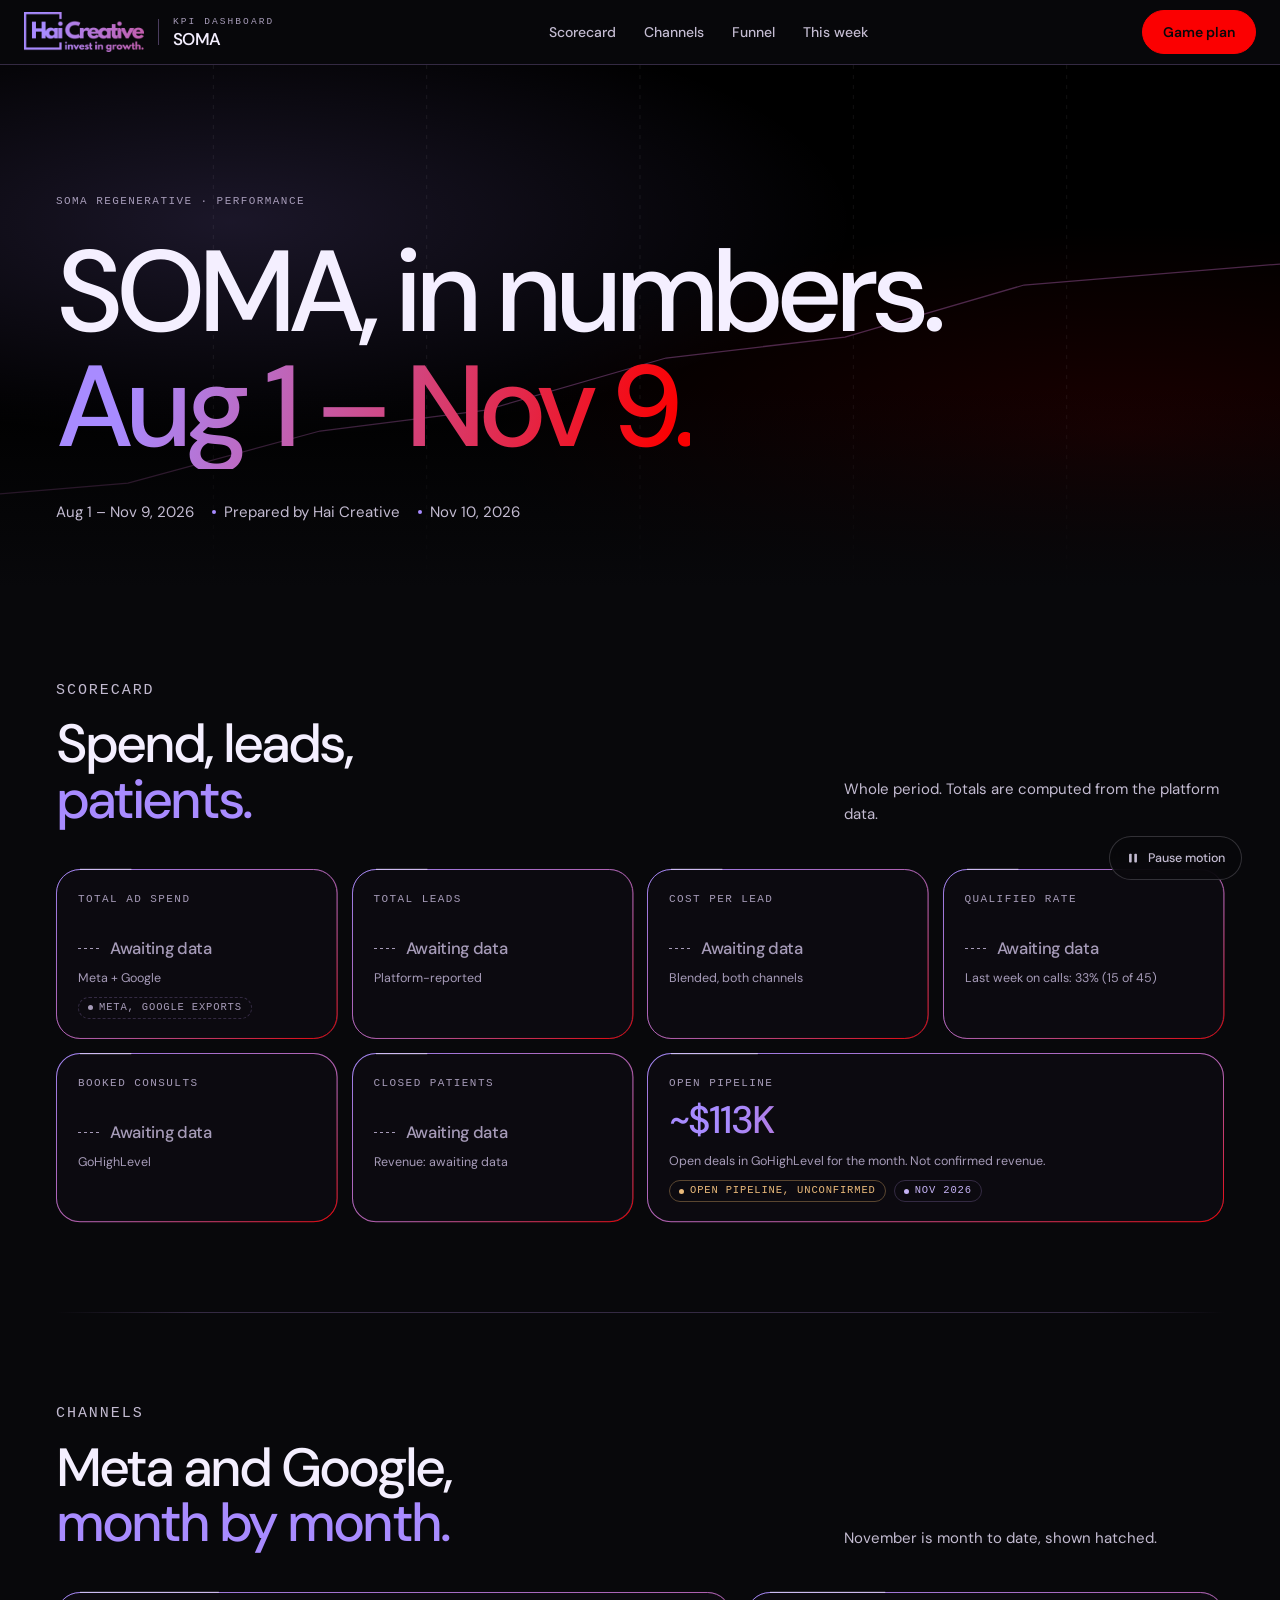
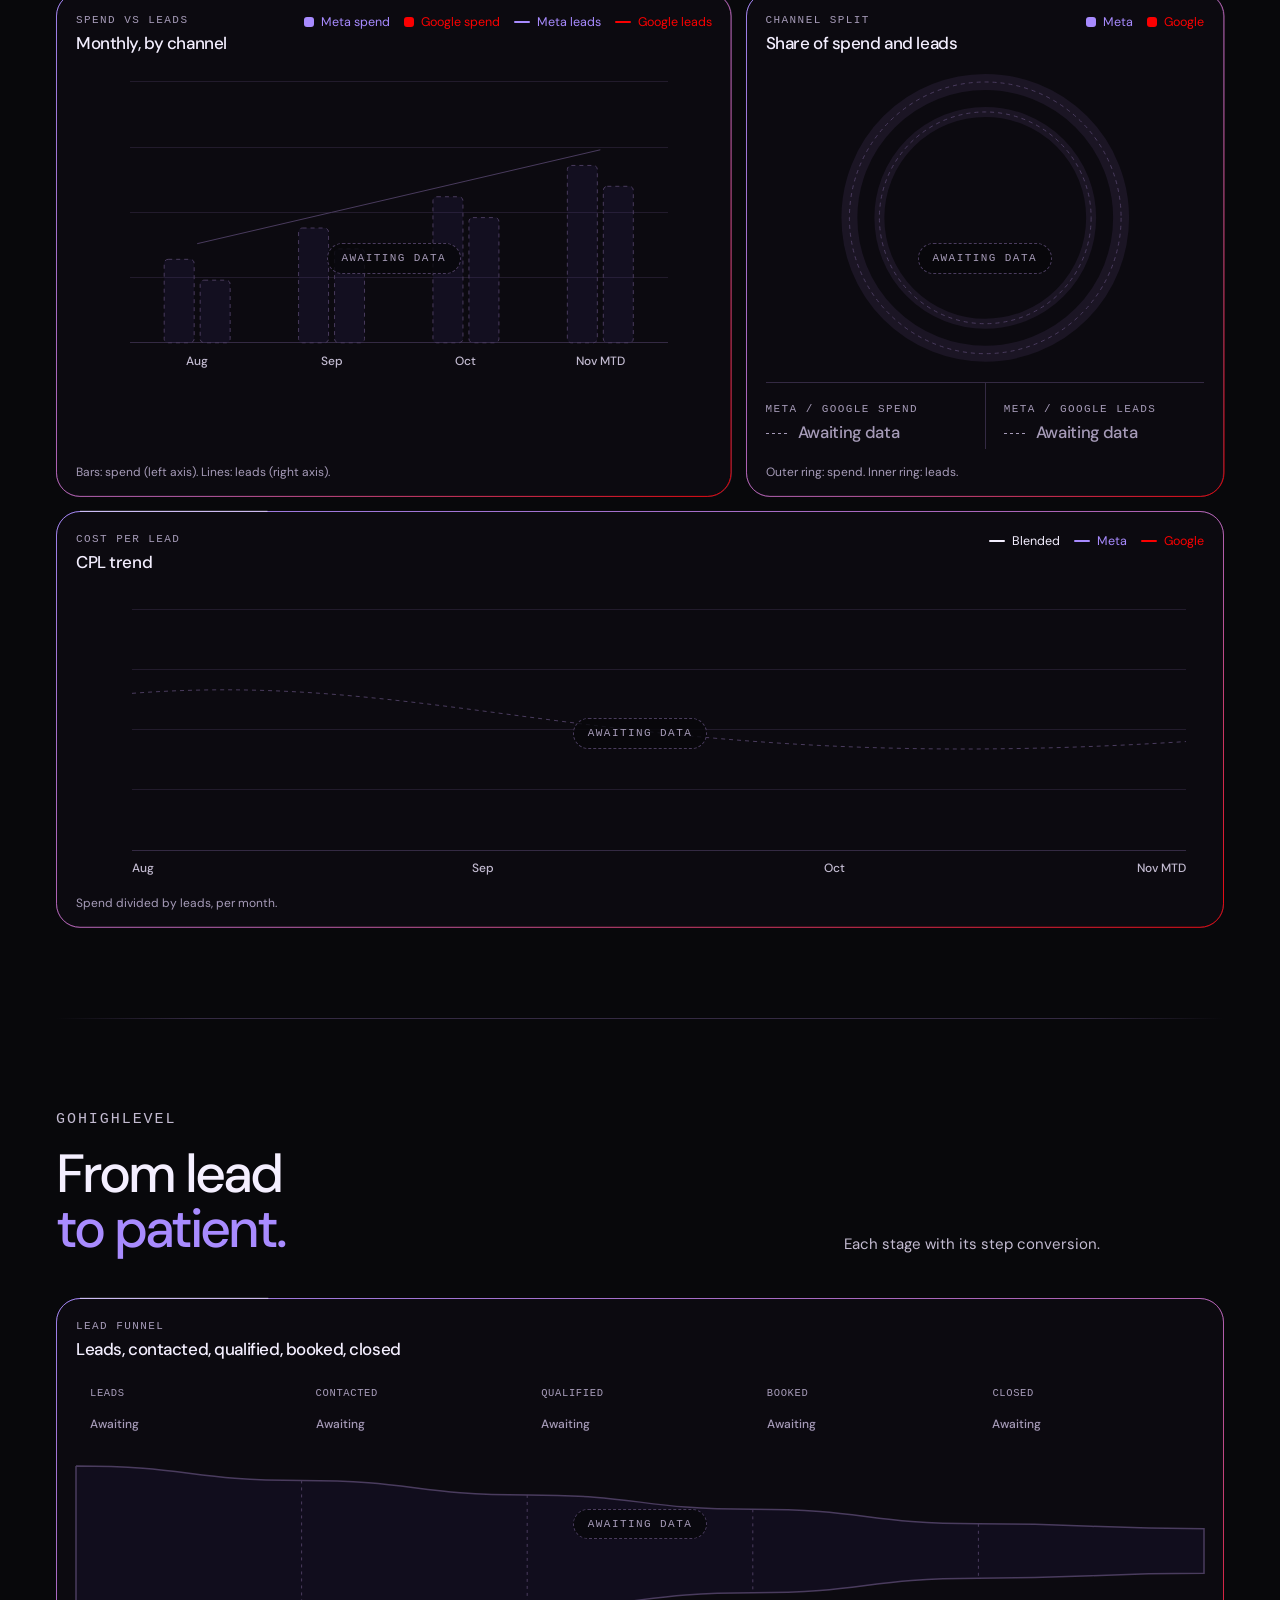
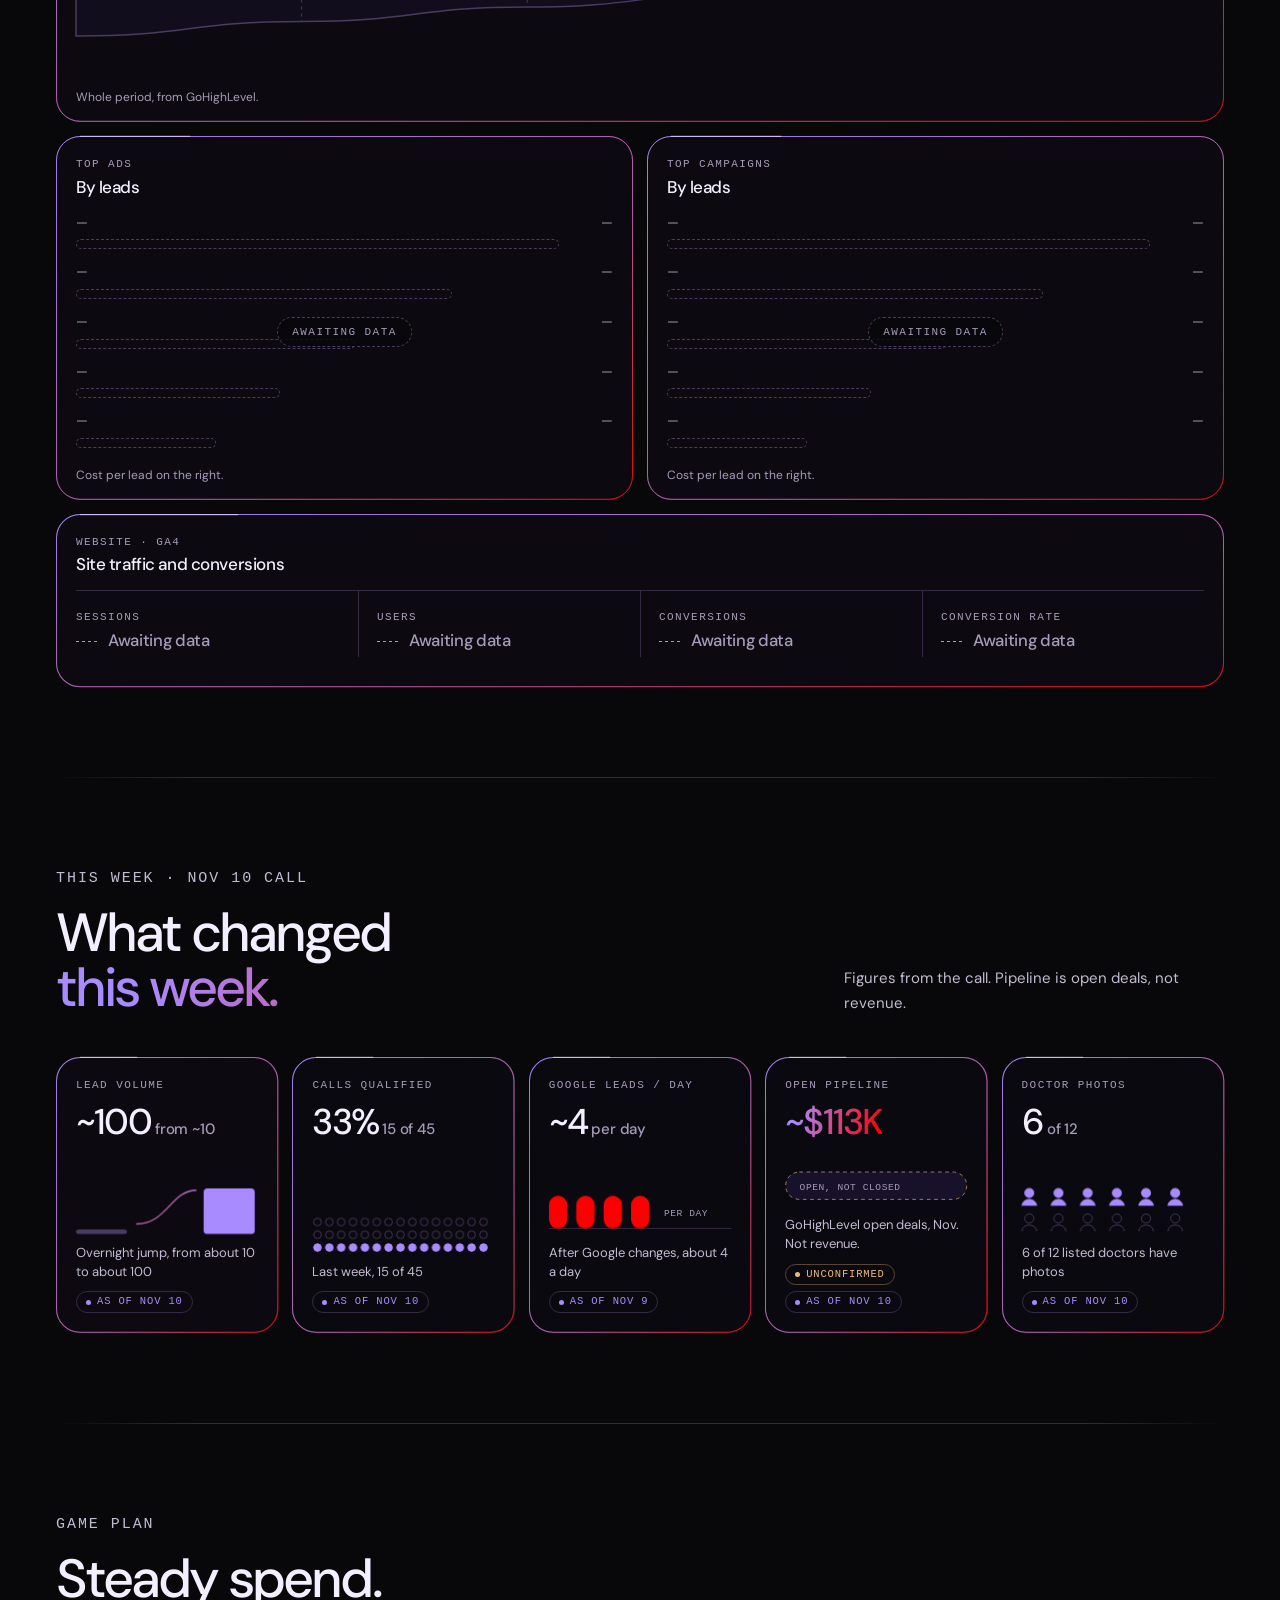
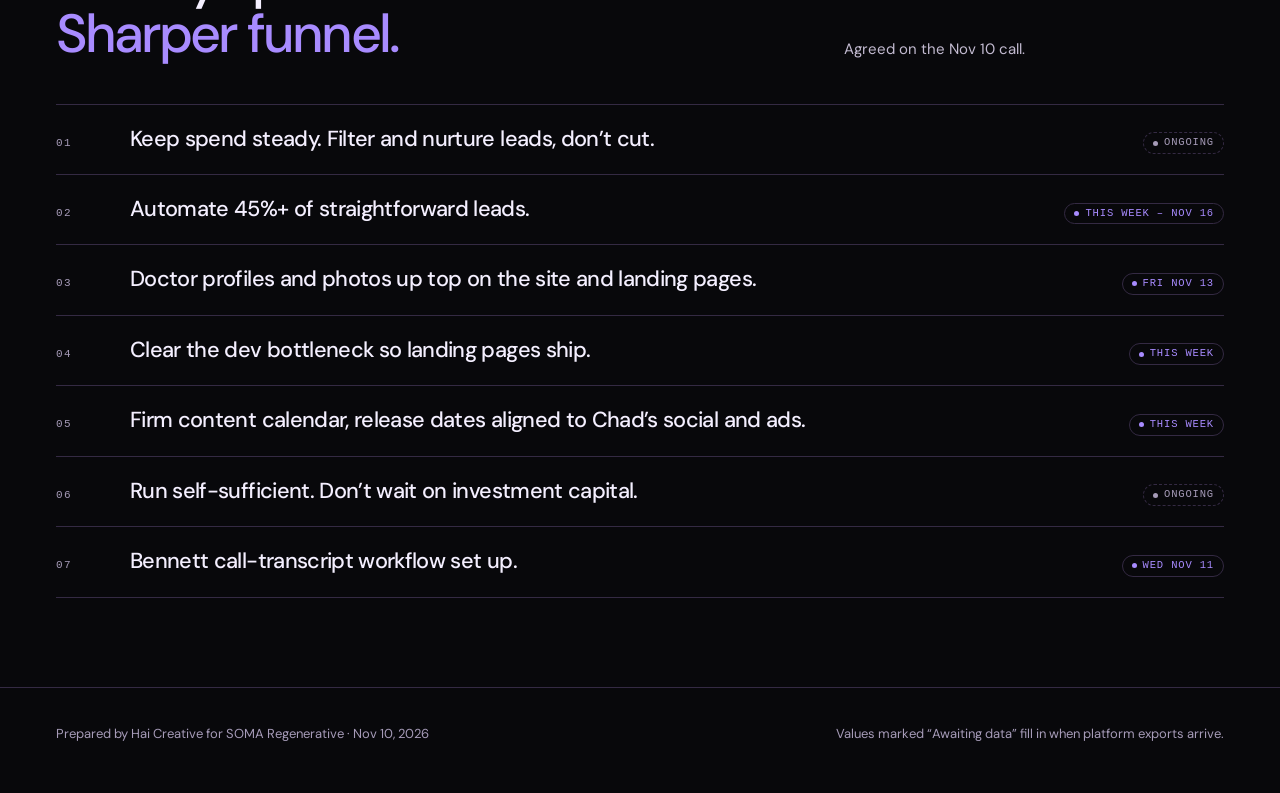
==== index.html @ dadf3853 "SOMA KPI dashboard" ====
<!doctype html>
<html lang="en">
<head>
  <meta charset="utf-8" />
  <meta name="viewport" content="width=device-width, initial-scale=1, viewport-fit=cover" />
  <meta name="robots" content="noindex, nofollow" />
  <meta name="theme-color" content="#08080b" />
  <title>SOMA KPI dashboard · Hai Creative</title>
  <meta name="description" content="SOMA Regenerative performance dashboard, prepared by Hai Creative." />
  <link rel="icon" href="data:image/svg+xml,%3Csvg xmlns='http://www.w3.org/2000/svg' viewBox='0 0 32 32'%3E%3Crect width='32' height='32' rx='8' fill='%2308080b'/%3E%3Cpath d='M8 8h10' stroke='%23fb0001' stroke-width='3'/%3E%3Cpath d='M8 8v16' stroke='%23fb0001' stroke-width='3'/%3E%3Ccircle cx='19' cy='18' r='6' fill='none' stroke='%23a88bff' stroke-width='3'/%3E%3C/svg%3E" />
  <link rel="preload" href="dm-sans-latin-wght-normal.woff2" as="font" type="font/woff2" crossorigin />
  <link rel="stylesheet" href="styles.css" />
</head>
<body id="top">
  <a class="skip" href="#main">Skip to content</a>

  <!-- shared SVG defs: outline gradient + hatch patterns for month-to-date bars -->
  <svg width="0" height="0" style="position:absolute" aria-hidden="true" focusable="false">
    <defs>
      <linearGradient id="g-outline" x1="0" y1="0" x2="1" y2="1">
        <stop offset="0" stop-color="#a88bff" /><stop offset=".6" stop-color="#c35eae" /><stop offset="1" stop-color="#fb0001" />
      </linearGradient>
      <linearGradient id="g-area" x1="0" y1="0" x2="0" y2="1">
        <stop offset="0" stop-color="#a88bff" stop-opacity=".28" /><stop offset="1" stop-color="#a88bff" stop-opacity="0" />
      </linearGradient>
      <linearGradient id="g-funnel" x1="0" y1="0" x2="1" y2="0">
        <stop offset="0" stop-color="#3b2f79" /><stop offset="1" stop-color="#3b2f79" stop-opacity=".35" />
      </linearGradient>
      <pattern id="p-hatch-meta" width="6" height="6" patternUnits="userSpaceOnUse" patternTransform="rotate(45)">
        <rect width="6" height="6" fill="#a88bff" fill-opacity=".35" /><rect width="2.4" height="6" fill="#a88bff" />
      </pattern>
      <pattern id="p-hatch-google" width="6" height="6" patternUnits="userSpaceOnUse" patternTransform="rotate(45)">
        <rect width="6" height="6" fill="#fb0001" fill-opacity=".35" /><rect width="2.4" height="6" fill="#fb0001" />
      </pattern>
    </defs>
  </svg>

  <header class="bar">
    <div class="bar__in">
      <a class="lockup" href="#top" aria-label="Hai Creative, SOMA dashboard, back to top">
        <span class="wordmark" role="img" aria-label="Hai Creative"></span>
        <span class="lockup__rule" aria-hidden="true"></span>
        <span class="lockup__client"><small>KPI dashboard</small><b>SOMA</b></span>
      </a>
      <nav aria-label="Sections">
        <a href="#kpis">Scorecard</a>
        <a href="#channels">Channels</a>
        <a href="#funnel">Funnel</a>
        <a href="#week">This week</a>
      </nav>
      <a class="pill pill--red" href="#plan">Game plan</a>
    </div>
  </header>

  <main id="main">
    <section class="hero" aria-labelledby="hero-title">
      <svg class="hero__grid" id="heroGrid" aria-hidden="true" focusable="false"></svg>
      <div class="wrap">
        <p class="label" data-bind="eyebrow">SOMA Regenerative &middot; Performance</p>
        <h1 id="hero-title"><span data-bind="h1a">SOMA, in numbers.</span><br /><span class="grad" data-bind="h1b">Aug 1 &ndash; Nov 9.</span></h1>
        <p class="hero__meta"><span data-bind="period">Aug 1 &ndash; Nov 9, 2026</span><span data-bind="prepared">Prepared by Hai Creative</span><span data-bind="preparedOn">Nov 10, 2026</span></p>
      </div>
    </section>

    <section class="section" id="kpis" aria-labelledby="kpis-title">
      <div class="wrap">
        <div class="head">
          <div><p class="label">Scorecard</p><h2 id="kpis-title">Spend, leads, <span class="accent">patients.</span></h2></div>
          <p>Whole period. Totals are computed from the platform data.</p>
        </div>
        <div class="kpis" id="kpiGrid"></div>
      </div>
    </section>

    <section class="section" id="channels" aria-labelledby="channels-title">
      <div class="wrap">
        <div class="head">
          <div><p class="label">Channels</p><h2 id="channels-title">Meta and Google, <span class="accent">month by month.</span></h2></div>
          <p>November is month to date, shown hatched.</p>
        </div>
        <div class="charts">
          <figure class="card chart chart--7" data-chart="spendLeads">
            <div class="chart__top"><div class="chart__title"><p class="label">Spend vs leads</p><h3>Monthly, by channel</h3></div>
              <div class="legend"><span style="color:var(--c-meta)"><i></i>Meta spend</span><span style="color:var(--c-google)"><i></i>Google spend</span><span style="color:var(--c-meta)"><i class="ln"></i>Meta leads</span><span style="color:var(--c-google)"><i class="ln"></i>Google leads</span></div></div>
            <div class="plot"></div>
            <figcaption class="chart__note">Bars: spend (left axis). Lines: leads (right axis).</figcaption>
          </figure>
          <figure class="card chart chart--5" data-chart="split">
            <div class="chart__top"><div class="chart__title"><p class="label">Channel split</p><h3>Share of spend and leads</h3></div>
              <div class="legend"><span style="color:var(--c-meta)"><i></i>Meta</span><span style="color:var(--c-google)"><i></i>Google</span></div></div>
            <div class="plot"></div>
            <figcaption class="chart__note">Outer ring: spend. Inner ring: leads.</figcaption>
          </figure>
          <figure class="card chart chart--12" data-chart="cpl">
            <div class="chart__top"><div class="chart__title"><p class="label">Cost per lead</p><h3>CPL trend</h3></div>
              <div class="legend"><span style="color:var(--c-total)"><i class="ln"></i>Blended</span><span style="color:var(--c-meta)"><i class="ln"></i>Meta</span><span style="color:var(--c-google)"><i class="ln"></i>Google</span></div></div>
            <div class="plot"></div>
            <figcaption class="chart__note">Spend divided by leads, per month.</figcaption>
          </figure>
        </div>
      </div>
    </section>

    <section class="section" id="funnel" aria-labelledby="funnel-title">
      <div class="wrap">
        <div class="head">
          <div><p class="label">GoHighLevel</p><h2 id="funnel-title">From lead <span class="accent">to patient.</span></h2></div>
          <p>Each stage with its step conversion.</p>
        </div>
        <div class="charts">
          <figure class="card chart chart--12" data-chart="funnel">
            <div class="chart__top"><div class="chart__title"><p class="label">Lead funnel</p><h3>Leads, contacted, qualified, booked, closed</h3></div></div>
            <div class="plot"></div>
            <figcaption class="chart__note" id="funnelNote">Whole period.</figcaption>
          </figure>
          <figure class="card chart chart--6" data-chart="topAds">
            <div class="chart__top"><div class="chart__title"><p class="label">Top ads</p><h3>By leads</h3></div></div>
            <div class="plot plot--list"></div>
            <figcaption class="chart__note">Cost per lead on the right.</figcaption>
          </figure>
          <figure class="card chart chart--6" data-chart="topCampaigns">
            <div class="chart__top"><div class="chart__title"><p class="label">Top campaigns</p><h3>By leads</h3></div></div>
            <div class="plot plot--list"></div>
            <figcaption class="chart__note">Cost per lead on the right.</figcaption>
          </figure>
          <figure class="card chart chart--12" data-chart="ga4">
            <div class="chart__top"><div class="chart__title"><p class="label">Website · GA4</p><h3>Site traffic and conversions</h3></div></div>
            <div class="ga4" id="ga4"></div>
          </figure>
        </div>
      </div>
    </section>

    <section class="section" id="week" aria-labelledby="week-title">
      <div class="wrap">
        <div class="head">
          <div><p class="label">This week &middot; Nov 10 call</p><h2 id="week-title">What changed <span class="grad">this week.</span></h2></div>
          <p>Figures from the call. Pipeline is open deals, not revenue.</p>
        </div>
        <div class="week" id="weekGrid"></div>
      </div>
    </section>

    <section class="section" id="plan" aria-labelledby="plan-title">
      <div class="wrap">
        <div class="head">
          <div><p class="label">Game plan</p><h2 id="plan-title">Steady spend. <span class="accent">Sharper funnel.</span></h2></div>
          <p>Agreed on the Nov 10 call.</p>
        </div>
        <ol class="plan" id="planList"></ol>
      </div>
    </section>
  </main>

  <footer class="foot">
    <div class="wrap">
      <span>Prepared by Hai Creative for SOMA Regenerative &middot; <span data-bind="footDate">Nov 10, 2026</span></span>
      <span>Values marked &ldquo;Awaiting data&rdquo; fill in when platform exports arrive.</span>
    </div>
  </footer>

  <button class="motion" type="button" id="motionToggle" aria-pressed="false">
    <svg viewBox="0 0 16 16" fill="currentColor" aria-hidden="true"><rect x="3.5" y="3" width="3" height="10" rx="1" /><rect x="9.5" y="3" width="3" height="10" rx="1" /></svg>
    <span>Pause motion</span>
  </button>

  <script src="data.js"></script>
  <script src="app.js"></script>
</body>
</html>
---- styles.css ----
/* SOMA KPI dashboard — HAI Creative design system (ui-spec 0c56c55, Q8 v6 dashboard composition).
   Dark only. Self-hosted DM Sans Variable. No remote requests. */

@font-face {
  font-family: "DM Sans Variable";
  src: url("dm-sans-latin-wght-normal.woff2") format("woff2-variations"), url("dm-sans-latin-wght-normal.woff2") format("woff2");
  font-weight: 100 1000; font-style: normal; font-display: swap;
}

:root {
  color-scheme: dark;
  --paper: #08080b; --surface: #141119; --surface-raised: #1b1524;
  --ink: #f4efff; --body: #c3bbd1; --muted: #a69bb8; --heading-secondary: #c5b3f5;
  --line: #342a43; --line-strong: #4a3c5e;
  --purple: #a88bff; --purple-deep: #3b2f79; --purple-hover: #514194;
  --orange: #fb0001; --orange-hover: #fb1718; --mix: #c35eae;
  --heading-gradient: linear-gradient(105deg, var(--purple) 12%, var(--orange) 96%);
  --wordmark-gradient: linear-gradient(90deg, var(--purple) 18%, var(--mix));
  --gradient-line: linear-gradient(90deg, var(--purple) 0%, var(--mix) 58%, var(--orange) 100%);
  --sans: "DM Sans Variable", "DM Sans", Arial, sans-serif;
  --mono: ui-monospace, SFMono-Regular, Consolas, "Liberation Mono", monospace;
  --wrap: min(100% - 112px, 1440px);
  --ease: cubic-bezier(.2, 0, 0, 1);
  --ease-draw: cubic-bezier(.19, 1, .22, 1);
  --ease-brand: cubic-bezier(.22, 1, .36, 1);
  --radius: 24px;
  --c-meta: #a88bff; --c-google: #fb0001; --c-total: #f4efff;
}
@media (max-width: 900px) { :root { --wrap: calc(100% - 56px); } }
@media (max-width: 600px) { :root { --wrap: calc(100% - 32px); --radius: 18px; } }

*, *::before, *::after { box-sizing: border-box; }
html { scroll-behavior: smooth; scroll-padding-top: 84px; -webkit-text-size-adjust: 100%; }
body { margin: 0; background: var(--paper); color: var(--body); font: 400 16px/1.6 var(--sans); -webkit-font-smoothing: antialiased; overflow-x: hidden; }
h1, h2, h3, p, figure, dl, dd, ol, ul { margin: 0; }
ol, ul { padding: 0; list-style: none; }
a { color: inherit; text-decoration: none; }
button { font: inherit; color: inherit; }
svg { display: block; max-width: 100%; }
::selection { background: var(--purple); color: var(--paper); }
:where(a, button):focus-visible { outline: 3px solid var(--orange); outline-offset: 4px; border-radius: 6px; }
.sr { position: absolute; width: 1px; height: 1px; overflow: hidden; clip: rect(0 0 0 0); white-space: nowrap; }
.skip { position: absolute; left: 12px; top: -80px; z-index: 300; padding: 12px 18px; border-radius: 999px; background: var(--surface-raised); color: var(--ink); }
.skip:focus { top: 12px; }
.wrap { width: var(--wrap); margin-inline: auto; }
.num { font-variant-numeric: tabular-nums; }

/* type */
.label { font: 500 11px/1.5 var(--mono); letter-spacing: .13em; text-transform: uppercase; color: var(--muted); }
.grad { color: var(--purple); background: var(--heading-gradient); -webkit-background-clip: text; background-clip: text; -webkit-text-fill-color: transparent; }
.accent { color: var(--purple); }

/* chips */
.chip { display: inline-flex; align-items: center; gap: 6px; padding: 1px 9px; border: 1px solid var(--line); border-radius: 999px; font: 500 10.5px/1.7 var(--mono); letter-spacing: .08em; text-transform: uppercase; color: var(--muted); white-space: nowrap; }
.chip::before { content: ""; width: 5px; height: 5px; border-radius: 50%; background: currentColor; }
.chip[data-s="unconfirmed"] { color: #e9b97a; border-color: #5a4630; }
.chip[data-s="live"] { color: var(--purple); }
.chip[data-s="awaiting"] { color: var(--muted); border-style: dashed; }
.chip[data-s="mtd"] { color: var(--heading-secondary); }

/* ---------- header ---------- */
.bar { position: sticky; top: 0; z-index: 120; border-bottom: 1px solid var(--line); background: rgba(8, 8, 11, .9); -webkit-backdrop-filter: blur(8px); backdrop-filter: blur(8px); }
.bar__in { display: grid; grid-template-columns: auto minmax(0, 1fr) auto; align-items: center; gap: 24px; width: min(100% - 48px, 1560px); min-height: 64px; margin-inline: auto; }
.lockup { display: inline-flex; align-items: center; gap: 14px; min-height: 44px; color: var(--ink); }
.wordmark { display: block; width: 120px; height: 40px; background: var(--wordmark-gradient);
  -webkit-mask: url("hai-wordmark-mask.png") left center / contain no-repeat; mask: url("hai-wordmark-mask.png") left center / contain no-repeat; }
.lockup__rule { width: 1px; height: 26px; background: var(--line-strong); }
.lockup__client { display: grid; line-height: 1; }
.lockup__client small { font: 500 9.5px/1.2 var(--mono); letter-spacing: .22em; text-transform: uppercase; color: var(--muted); }
.lockup__client b { margin-top: 4px; font: 550 17px/1 var(--sans); letter-spacing: -.035em; }
.bar nav { display: flex; justify-content: center; gap: 4px; }
.bar nav a { padding: 6px 12px; border-radius: 999px; color: var(--body); font-size: 14px; font-weight: 500; transition: color .15s, background .15s; }
.bar nav a:hover { color: var(--ink); background: var(--surface-raised); }
.pill { display: inline-flex; align-items: center; justify-content: center; gap: 10px; min-height: 44px; padding: 9px 20px; border: 1px solid var(--purple); border-radius: 999px; background: var(--purple-deep); color: var(--ink); font-size: 14px; font-weight: 500; cursor: pointer; transition: background .2s, transform .2s; white-space: nowrap; }
.pill:hover { background: var(--purple-hover); transform: translateY(-2px); }
.pill--red { background: var(--orange); border-color: var(--orange); color: var(--paper); font-weight: 600; }
.pill--red:hover { background: var(--orange-hover); }
@media (max-width: 1023px) { .bar nav { display: none; } .bar__in { grid-template-columns: auto auto; justify-content: space-between; } }
@media (max-width: 420px) { .lockup__rule, .lockup__client small { display: none; } .wordmark { width: 92px; height: 31px; } .bar .pill { padding-inline: 14px; font-size: 13px; } .lockup { gap: 10px; } .bar__in { width: calc(100% - 28px); gap: 10px; } }
@media (max-width: 345px) { .bar .pill { display: none; } }

/* ---------- hero ---------- */
.hero { position: relative; isolation: isolate; overflow: hidden; padding: clamp(72px, 10vw, 150px) 0 clamp(40px, 5vw, 64px); background: #000; }
.hero::before { content: ""; position: absolute; inset: 0; z-index: -2; pointer-events: none;
  background: radial-gradient(ellipse at 18% 30%, rgb(168 139 255 / .16) 0%, transparent 42%), radial-gradient(ellipse at 88% 70%, rgb(251 0 1 / .10) 0%, transparent 40%); }
.hero::after { content: ""; position: absolute; inset: 0; z-index: -1; pointer-events: none; background: linear-gradient(0deg, var(--paper) 0%, transparent 38%); }
.hero__grid { position: absolute; inset: 0; z-index: -1; width: 100%; height: 100%; opacity: .55; }
.hero h1 { margin-top: clamp(20px, 2.3vw, 30px); color: var(--ink); font: 450 clamp(48px, 9vw, 150px)/.92 var(--sans); letter-spacing: -.07em; }
.hero h1 span { display: inline-block; font-weight: 500; padding-bottom: .08em; }
.hero__meta { display: flex; flex-wrap: wrap; gap: 10px 18px; margin-top: clamp(22px, 2.4vw, 34px); color: var(--body); font-size: 15px; }
.hero__meta span { display: inline-flex; align-items: center; gap: 8px; }
.hero__meta span + span::before { content: ""; width: 4px; height: 4px; border-radius: 50%; background: var(--purple); }

/* ---------- sections ---------- */
.section { position: relative; padding-block: clamp(56px, 7vw, 112px); }
.section + .section::before { content: ""; position: absolute; top: 0; left: 50%; width: var(--wrap); height: 1px; transform: translateX(-50%); background: linear-gradient(90deg, transparent, var(--line) 12%, var(--line) 88%, transparent); }
.head { display: grid; grid-template-columns: minmax(0, 1fr) minmax(0, 380px); gap: 18px 48px; align-items: end; margin-bottom: clamp(26px, 3.2vw, 44px); }
.head h2 { margin-top: 14px; color: var(--ink); font: 500 clamp(32px, 4.2vw, 64px)/1.03 var(--sans); letter-spacing: -.055em; }
.head h2 span { display: block; }
.head p { color: var(--body); font-size: 15px; line-height: 1.7; }
@media (max-width: 900px) { .head { grid-template-columns: 1fr; } }

/* ---------- outline-drawn cards ---------- */
.card { position: relative; border-radius: var(--radius); background: rgb(14 11 19 / .78); }
.card::before { content: ""; position: absolute; inset: 0; border-radius: inherit; border: 1px solid var(--line); pointer-events: none; transition: opacity .6s var(--ease); }
.outline { position: absolute; inset: 0; width: 100%; height: 100%; overflow: visible; pointer-events: none; }
.outline rect { fill: none; }
.outline .o-draw { stroke: url(#g-outline); stroke-width: 1; stroke-dasharray: 1 1; stroke-dashoffset: 1; opacity: .9; }
.outline .o-run { stroke: var(--ink); stroke-width: 1.25; stroke-dasharray: .06 .94; stroke-dashoffset: 1; opacity: 0; }
[data-drawn] .outline .o-draw { animation: draw 1.6s var(--ease-draw) forwards; }
[data-drawn] .outline .o-run { animation: run 9s linear 1.6s infinite, fadein .6s 1.6s forwards; }
html[data-motion="paused"] .outline .o-run, .card[data-offscreen] .outline .o-run { animation-play-state: paused; }
@keyframes draw { to { stroke-dashoffset: 0; } }
@keyframes run { from { stroke-dashoffset: 1; } to { stroke-dashoffset: 0; } }
@keyframes fadein { to { opacity: .55; } }

/* ---------- KPI scorecards ---------- */
.kpis { display: grid; grid-template-columns: repeat(4, minmax(0, 1fr)); gap: 14px; }
.kpi { display: grid; align-content: start; gap: 10px; min-width: 0; min-height: 168px; padding: 22px 22px 20px; }
.kpi--wide { grid-column: span 2; }
.kpi__value { color: var(--ink); font: 500 clamp(30px, 3vw, 48px)/1 var(--sans); letter-spacing: -.05em; font-variant-numeric: tabular-nums; overflow-wrap: anywhere; }
.kpi__value.grad { padding-bottom: .06em; }
.kpi__sub { color: var(--muted); font-size: 12.5px; line-height: 1.45; }
.kpi__foot { display: flex; flex-wrap: wrap; gap: 6px 8px; align-items: center; margin-top: auto; }
.kpi__spark { height: 30px; margin-top: 2px; }
.await { display: inline-flex; align-items: center; gap: 10px; color: var(--muted); font: 500 clamp(15px, 1.3vw, 18px)/1.2 var(--sans); letter-spacing: -.02em; }
.await::before { content: ""; width: 22px; height: 1px; background: repeating-linear-gradient(90deg, var(--muted) 0 3px, transparent 3px 6px); }
@media (max-width: 1100px) { .kpis { grid-template-columns: repeat(2, minmax(0, 1fr)); } }
@media (max-width: 480px) { .kpis { grid-template-columns: minmax(0, 1fr); } .kpi--wide { grid-column: auto; } .kpi { min-height: 0; } }

/* ---------- charts ---------- */
.charts { display: grid; grid-template-columns: repeat(12, minmax(0, 1fr)); gap: 14px; }
.chart { display: grid; grid-template-rows: auto 1fr auto; gap: 14px; min-width: 0; margin: 0; padding: 20px 20px 16px; }
.chart--7 { grid-column: span 7; } .chart--5 { grid-column: span 5; } .chart--6 { grid-column: span 6; } .chart--12 { grid-column: 1 / -1; }
.chart__top { display: flex; flex-wrap: wrap; justify-content: space-between; align-items: flex-start; gap: 8px 16px; }
.chart__title { display: grid; gap: 4px; }
.chart__title h3 { color: var(--ink); font: 500 17px/1.25 var(--sans); letter-spacing: -.025em; }
.legend { display: flex; flex-wrap: wrap; gap: 6px 14px; font-size: 12.5px; color: var(--body); }
.legend span { display: inline-flex; align-items: center; gap: 7px; }
.legend i { width: 10px; height: 10px; border-radius: 3px; background: currentColor; }
.legend i.ln { width: 16px; height: 2px; border-radius: 2px; }
.plot { position: relative; min-height: 240px; }
.plot svg { width: 100%; height: auto; overflow: visible; }
.plot__await { position: absolute; inset: 0; display: grid; place-items: center; pointer-events: none; }
.plot__await span { display: inline-flex; align-items: center; gap: 8px; padding: 6px 14px; border: 1px dashed var(--line-strong); border-radius: 999px; background: rgb(8 8 11 / .82); color: var(--muted); font: 500 11px/1.5 var(--mono); letter-spacing: .13em; text-transform: uppercase; }
.chart__note { color: var(--muted); font-size: 12px; line-height: 1.5; }
@media (max-width: 1100px) { .chart--7, .chart--5, .chart--6 { grid-column: 1 / -1; } }
@media (max-width: 600px) { .chart { padding: 16px 14px 14px; } .plot { min-height: 200px; } }

/* svg chart parts */
.ax text, .tick { fill: var(--muted); font: 500 10.5px var(--mono); letter-spacing: .06em; }
.ax .lbl { fill: var(--body); font: 500 12px var(--sans); letter-spacing: 0; }
.gridline { stroke: var(--line); stroke-width: 1; shape-rendering: crispEdges; }
.ghost { fill: none; stroke: var(--line-strong); stroke-width: 1; stroke-dasharray: 4 4; }
.ghost-fill { fill: rgb(59 47 121 / .16); stroke: var(--line-strong); stroke-dasharray: 4 4; }
.val { fill: var(--ink); font: 500 12px var(--sans); font-variant-numeric: tabular-nums; }
.val--muted { fill: var(--muted); }
.draw { stroke-dasharray: 1 1; stroke-dashoffset: 1; }
[data-drawn] .draw { animation: draw 1.8s var(--ease-draw) forwards; }
.grow { transform-box: fill-box; transform-origin: 50% 100%; transform: scaleY(0); }
.grow-x { transform-box: fill-box; transform-origin: 0 50%; transform: scaleX(0); }
[data-drawn] .grow { animation: growy .9s var(--ease-brand) forwards; animation-delay: var(--d, 0s); }
[data-drawn] .grow-x { animation: growx .9s var(--ease-brand) forwards; animation-delay: var(--d, 0s); }
.fade { opacity: 0; }
[data-drawn] .fade { animation: fade .6s var(--ease) forwards; animation-delay: var(--d, .9s); }
@keyframes growy { to { transform: scaleY(1); } }
@keyframes growx { to { transform: scaleX(1); } }
@keyframes fade { to { opacity: 1; } }
.hatch-meta { fill: url(#p-hatch-meta); } .hatch-google { fill: url(#p-hatch-google); }

/* funnel */
.funnel-labels text { fill: var(--ink); }

/* bars lists */
.bars { display: grid; gap: 12px; }
.bars li { display: grid; gap: 6px; }
.bars__row { display: flex; justify-content: space-between; gap: 12px; font-size: 13.5px; color: var(--ink); }
.bars__row span:last-child { color: var(--muted); font-variant-numeric: tabular-nums; white-space: nowrap; }
.bars__track { position: relative; height: 10px; border-radius: 999px; background: var(--surface-raised); overflow: hidden; }
.bars__fill { position: absolute; inset: 0 auto 0 0; border-radius: inherit; transform-origin: 0 50%; transform: scaleX(0); transition: transform 1.1s var(--ease-brand); }
[data-drawn] .bars__fill { transform: scaleX(1); }
.bars--ghost .bars__track { background: transparent; border: 1px dashed var(--line-strong); }

/* GA4 strip */
.ga4 { display: grid; grid-template-columns: repeat(4, minmax(0, 1fr)); border-top: 1px solid var(--line); }
.ga4 div { display: grid; gap: 6px; padding: 18px 18px 6px 0; min-width: 0; }
.ga4 div + div { padding-left: 18px; border-left: 1px solid var(--line); }
.ga4 b { color: var(--ink); font: 500 clamp(22px, 2vw, 32px)/1 var(--sans); letter-spacing: -.045em; font-variant-numeric: tabular-nums; }
@media (max-width: 760px) { .ga4 { grid-template-columns: repeat(2, minmax(0, 1fr)); } .ga4 div:nth-child(3) { padding-left: 0; border-left: 0; } .ga4 div:nth-child(n+3) { border-top: 1px solid var(--line); } }

/* ---------- this week ---------- */
.week { display: grid; grid-template-columns: repeat(5, minmax(0, 1fr)); gap: 14px; }
.wk { display: grid; grid-template-rows: auto auto 1fr auto; gap: 10px; min-width: 0; padding: 20px; }
.wk__value { color: var(--ink); font: 500 clamp(30px, 2.8vw, 44px)/1 var(--sans); letter-spacing: -.05em; font-variant-numeric: tabular-nums; }
.wk__value small { margin-left: 4px; color: var(--muted); font-size: .42em; letter-spacing: -.01em; font-weight: 500; }
.wk__viz { min-height: 56px; display: flex; align-items: flex-end; }
.wk__viz svg { width: 100%; height: 56px; overflow: visible; }
.wk__note { color: var(--body); font-size: 13px; line-height: 1.45; }
.wk__foot { display: flex; flex-wrap: wrap; gap: 6px; align-items: center; }
@media (max-width: 1180px) { .week { grid-template-columns: repeat(3, minmax(0, 1fr)); } }
@media (max-width: 760px) { .week { grid-template-columns: repeat(2, minmax(0, 1fr)); } }
@media (max-width: 480px) { .week { grid-template-columns: minmax(0, 1fr); } }

/* ---------- game plan ---------- */
.plan { counter-reset: step; border-top: 1px solid var(--line); }
.plan li { counter-increment: step; display: grid; grid-template-columns: 56px minmax(0, 1fr) auto; align-items: baseline; gap: 18px; padding: 20px 0; border-bottom: 1px solid var(--line); }
.plan li::before { content: counter(step, decimal-leading-zero); color: var(--muted); font: 500 11px/1 var(--mono); letter-spacing: .13em; }
.plan p { color: var(--ink); font: 500 clamp(18px, 1.7vw, 24px)/1.3 var(--sans); letter-spacing: -.03em; text-wrap: pretty; }
.plan .chip { justify-self: end; }
.plan li:hover p { color: var(--purple); }
@media (max-width: 600px) { .plan li { grid-template-columns: 34px minmax(0, 1fr); gap: 8px 12px; } .plan .chip { grid-column: 2; justify-self: start; } }

/* ---------- footer ---------- */
.foot { padding: 36px 0 48px; border-top: 1px solid var(--line); color: var(--muted); font-size: 13px; }
.foot .wrap { display: flex; flex-wrap: wrap; justify-content: space-between; gap: 12px 24px; align-items: center; }

/* ---------- motion toggle (HAI: pill, bottom-right, 44px, Pause motion / Play motion / Motion reduced) ---------- */
.motion { position: fixed; right: clamp(1rem, 3vw, 2.5rem); bottom: 1.25rem; z-index: 130; display: inline-flex; align-items: center; gap: 8px; min-height: 44px; padding: 0 16px; border: 1px solid rgb(244 239 255 / .18); border-radius: 999px; background: rgb(8 8 11 / .78); color: var(--body); font-size: 12.5px; font-weight: 500; cursor: pointer; -webkit-backdrop-filter: blur(8px); backdrop-filter: blur(8px); }
.motion:hover { border-color: var(--orange); background: var(--purple-deep); color: var(--ink); }
.motion svg { width: 14px; height: 14px; }
.motion[aria-pressed="true"] svg { transform: rotate(90deg); }
.motion:disabled { opacity: .6; cursor: default; }

/* paused or already settled: finish draws instantly, freeze loops */
html[data-motion="paused"] [data-drawn] :is(.draw, .o-draw, .grow, .grow-x, .fade),
[data-settled] :is(.draw, .o-draw, .grow, .grow-x, .fade) { animation-duration: .01ms !important; animation-delay: 0s !important; }
html[data-motion="paused"] .bars__fill, [data-settled] .bars__fill { transition: none; }
html[data-hidden] .outline .o-run { animation-play-state: paused; }
html[data-motion="paused"] .outline .o-run, html[data-hidden] .outline .o-run, .card[data-offscreen] .outline .o-run { animation-play-state: paused !important; }

/* reduced motion: everything drawn, nothing moves */
@media (prefers-reduced-motion: reduce) {
  html { scroll-behavior: auto; }
  .outline .o-draw, .draw { stroke-dashoffset: 0 !important; animation: none !important; }
  .outline .o-run { display: none; }
  .grow, .grow-x { transform: none !important; animation: none !important; }
  .fade { opacity: 1 !important; animation: none !important; }
  .bars__fill { transform: none !important; transition: none !important; }
  .pill, .pill:hover { transition: none; transform: none; }
}
@media (forced-colors: active) { .grad { -webkit-text-fill-color: CanvasText; background: none; } .wordmark { background: CanvasText; } }
@media (max-width: 420px) { [data-chart="split"] .ga4 b { font-size: 20px; white-space: nowrap; } .hero__meta { font-size: 14px; } }
.plot .val { paint-order: stroke; stroke: #0e0b13; stroke-width: 3px; stroke-linejoin: round; }
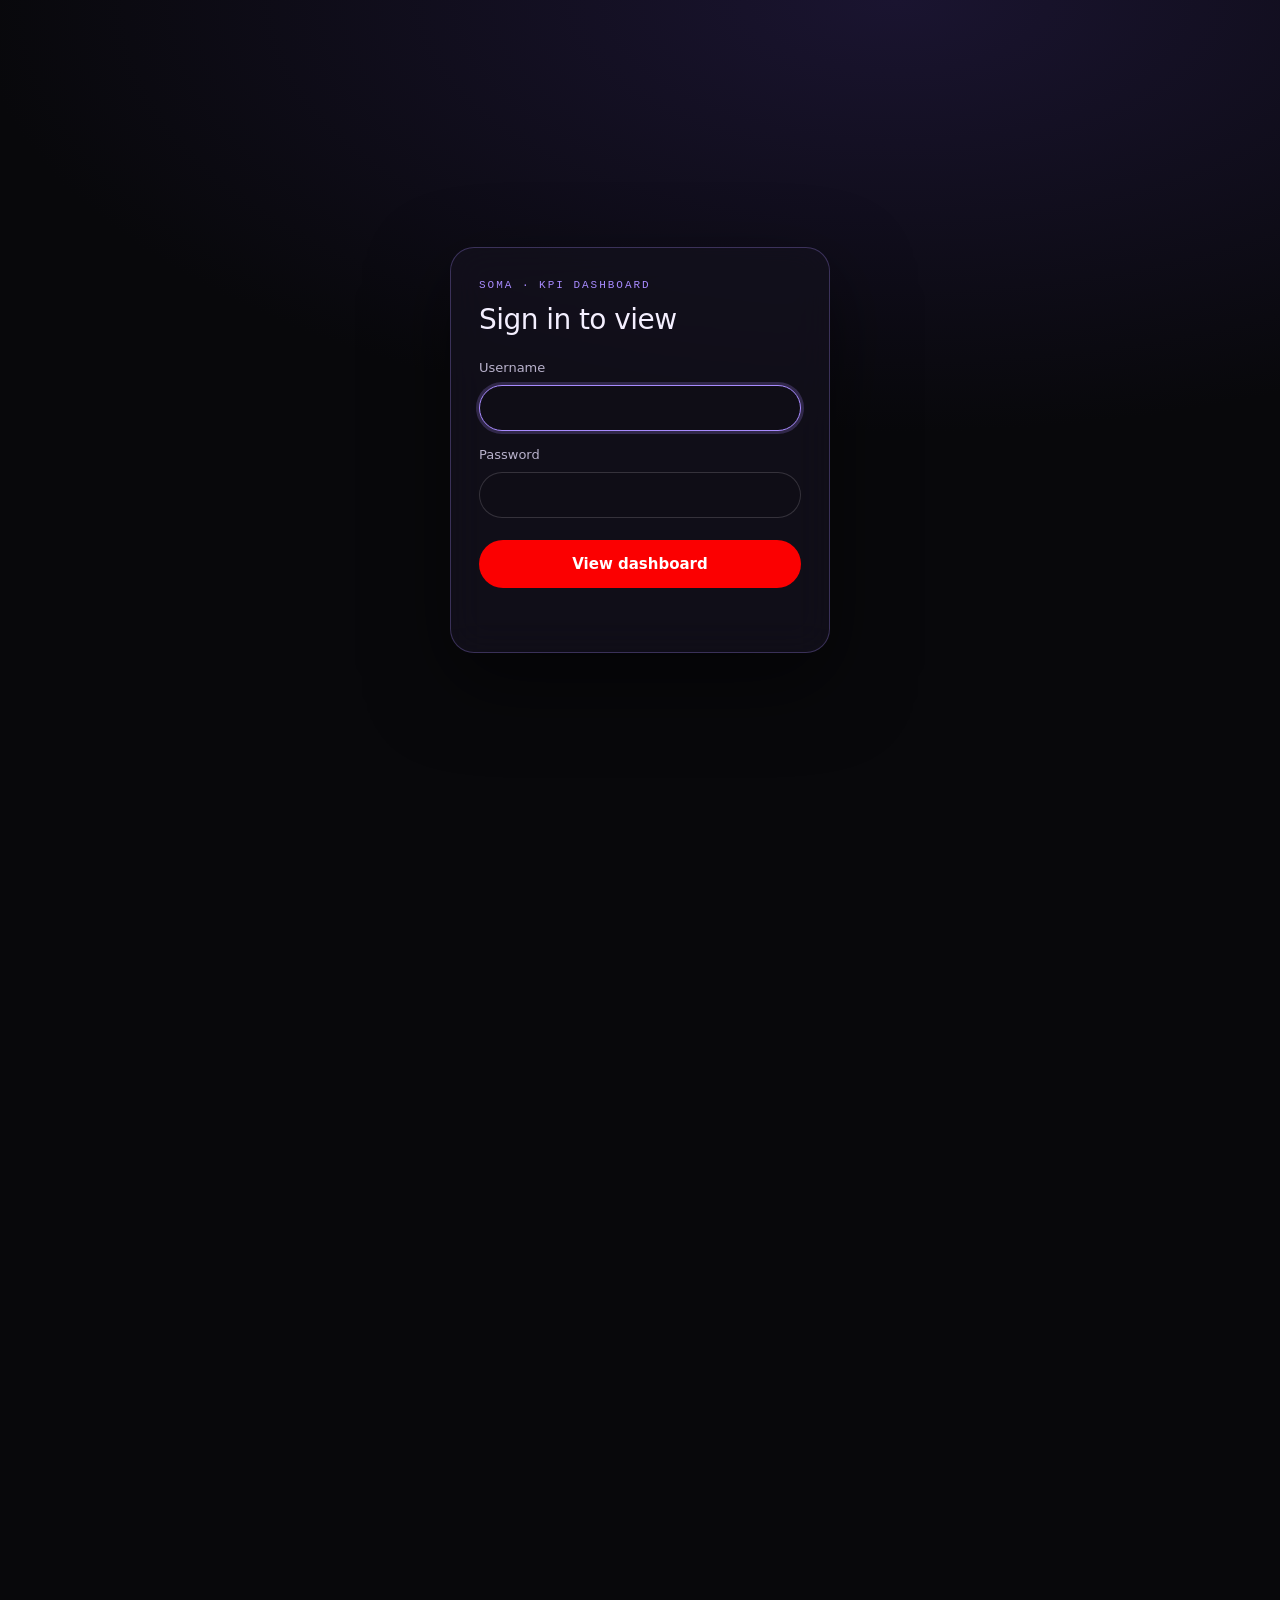
==== commit fef83a62: "Real data v2, password gate" ====
--- a/index.html
+++ b/index.html
@@ -6,59 +6,123 @@
   <meta name="robots" content="noindex, nofollow" />
   <meta name="theme-color" content="#08080b" />
   <title>SOMA KPI dashboard · Hai Creative</title>
-  <meta name="description" content="SOMA Regenerative performance dashboard, prepared by Hai Creative." />
+  <meta name="description" content="SOMA Regenerative performance dashboard, Aug 1 to Nov 9 2026, prepared by Hai Creative." />
   <link rel="icon" href="data:image/svg+xml,%3Csvg xmlns='http://www.w3.org/2000/svg' viewBox='0 0 32 32'%3E%3Crect width='32' height='32' rx='8' fill='%2308080b'/%3E%3Cpath d='M8 8h10' stroke='%23fb0001' stroke-width='3'/%3E%3Cpath d='M8 8v16' stroke='%23fb0001' stroke-width='3'/%3E%3Ccircle cx='19' cy='18' r='6' fill='none' stroke='%23a88bff' stroke-width='3'/%3E%3C/svg%3E" />
   <link rel="preload" href="dm-sans-latin-wght-normal.woff2" as="font" type="font/woff2" crossorigin />
   <link rel="stylesheet" href="styles.css" />
+  <style>
+    body.is-locked > *:not(#gate):not(svg){visibility:hidden}
+    #gate{position:fixed;inset:0;z-index:9999;display:grid;place-items:center;padding:24px;background:radial-gradient(120% 80% at 70% 0%,#1a1430 0%,#08080b 60%);font-family:"DM Sans",system-ui,sans-serif;color:#f4efff}
+    body:not(.is-locked) #gate{display:none}
+    #gate form{width:min(380px,100%);padding:32px 28px;border-radius:24px;border:1px solid rgba(168,139,255,.28);background:rgba(20,17,30,.72);backdrop-filter:blur(18px);-webkit-backdrop-filter:blur(18px);box-shadow:0 30px 80px rgba(0,0,0,.5)}
+    #gate .ey{font:500 11px/1 ui-monospace,SFMono-Regular,Menlo,monospace;letter-spacing:.18em;text-transform:uppercase;color:#a88bff;margin:0 0 14px}
+    #gate h1{font-size:28px;line-height:1.1;font-weight:500;letter-spacing:-.02em;margin:0 0 22px}
+    #gate label{display:block;font-size:13px;color:#b9b2cc;margin:14px 0 6px}
+    #gate input{width:100%;box-sizing:border-box;height:46px;padding:0 16px;border-radius:999px;border:1px solid rgba(244,239,255,.16);background:#0f0d16;color:#f4efff;font:inherit;font-size:16px;outline:none}
+    #gate input:focus{border-color:#a88bff;box-shadow:0 0 0 3px rgba(168,139,255,.22)}
+    #gate button{margin-top:22px;width:100%;height:48px;border:0;border-radius:999px;background:#fb0001;color:#fff;font:inherit;font-weight:600;font-size:15px;cursor:pointer}
+    #gate button[disabled]{opacity:.6;cursor:progress}
+    #gate .err{min-height:20px;margin:12px 0 0;font-size:13px;color:#ff8a8b}
+  </style>
 </head>
-<body id="top">
-  <a class="skip" href="#main">Skip to content</a>
-
-  <!-- shared SVG defs: outline gradient + hatch patterns for month-to-date bars -->
+<body id="top" class="is-locked">
+  <div id="gate" role="dialog" aria-modal="true" aria-labelledby="gate-h">
+    <form autocomplete="on">
+      <p class="ey">SOMA &middot; KPI dashboard</p>
+      <h1 id="gate-h">Sign in to view</h1>
+      <label for="gate-u">Username</label>
+      <input id="gate-u" name="username" autocomplete="username" autocapitalize="none" spellcheck="false" required />
+      <label for="gate-p">Password</label>
+      <input id="gate-p" name="password" type="password" autocomplete="current-password" required />
+      <button type="submit">View dashboard</button>
+      <p class="err" role="alert" aria-live="polite"></p>
+    </form>
+  </div>
+  <a class="skip" href="#main" data-scroll>Skip to content</a>
+
+  <!-- shared SVG defs: outline gradient + hatch patterns -->
   <svg width="0" height="0" style="position:absolute" aria-hidden="true" focusable="false">
     <defs>
       <linearGradient id="g-outline" x1="0" y1="0" x2="1" y2="1">
         <stop offset="0" stop-color="#a88bff" /><stop offset=".6" stop-color="#c35eae" /><stop offset="1" stop-color="#fb0001" />
       </linearGradient>
-      <linearGradient id="g-area" x1="0" y1="0" x2="0" y2="1">
-        <stop offset="0" stop-color="#a88bff" stop-opacity=".28" /><stop offset="1" stop-color="#a88bff" stop-opacity="0" />
-      </linearGradient>
-      <linearGradient id="g-funnel" x1="0" y1="0" x2="1" y2="0">
-        <stop offset="0" stop-color="#3b2f79" /><stop offset="1" stop-color="#3b2f79" stop-opacity=".35" />
-      </linearGradient>
-      <pattern id="p-hatch-meta" width="6" height="6" patternUnits="userSpaceOnUse" patternTransform="rotate(45)">
-        <rect width="6" height="6" fill="#a88bff" fill-opacity=".35" /><rect width="2.4" height="6" fill="#a88bff" />
-      </pattern>
-      <pattern id="p-hatch-google" width="6" height="6" patternUnits="userSpaceOnUse" patternTransform="rotate(45)">
-        <rect width="6" height="6" fill="#fb0001" fill-opacity=".35" /><rect width="2.4" height="6" fill="#fb0001" />
+      <pattern id="p-na" width="7" height="7" patternUnits="userSpaceOnUse" patternTransform="rotate(45)">
+        <rect width="7" height="7" fill="#141119" /><rect width="1.6" height="7" fill="#4a3c5e" />
+      </pattern>
+      <pattern id="p-unver" width="6" height="6" patternUnits="userSpaceOnUse" patternTransform="rotate(45)">
+        <rect width="6" height="6" fill="#ff8a8b" fill-opacity=".22" /><rect width="2.2" height="6" fill="#ff8a8b" />
+      </pattern>
+      <pattern id="p-rule" width="6" height="6" patternUnits="userSpaceOnUse" patternTransform="rotate(-45)">
+        <rect width="6" height="6" fill="#fb0001" fill-opacity=".25" /><rect width="2" height="6" fill="#fb0001" />
+      </pattern>
+      <pattern id="p-stamp" width="6" height="6" patternUnits="userSpaceOnUse" patternTransform="rotate(45)">
+        <rect width="6" height="6" fill="#a88bff" fill-opacity=".12" /><rect width="1.6" height="6" fill="#a88bff" fill-opacity=".8" />
       </pattern>
     </defs>
   </svg>
 
   <header class="bar">
     <div class="bar__in">
-      <a class="lockup" href="#top" aria-label="Hai Creative, SOMA dashboard, back to top">
+      <a class="lockup" href="#top" data-scroll aria-label="Hai Creative and SOMA Regenerative, KPI dashboard, back to top">
         <span class="wordmark" role="img" aria-label="Hai Creative"></span>
         <span class="lockup__rule" aria-hidden="true"></span>
-        <span class="lockup__client"><small>KPI dashboard</small><b>SOMA</b></span>
+        <span class="lockup__client"><img src="soma-white.png" alt="SOMA" width="600" height="115" /><small>KPI dashboard</small></span>
       </a>
       <nav aria-label="Sections">
-        <a href="#kpis">Scorecard</a>
-        <a href="#channels">Channels</a>
-        <a href="#funnel">Funnel</a>
-        <a href="#week">This week</a>
+        <a href="#kpis" data-scroll>Scorecard</a>
+        <a href="#channels" data-scroll>Channels</a>
+        <a href="#cost" data-scroll>Cost &amp; return</a>
+        <a href="#leads" data-scroll>Leads</a>
+        <a href="#funnel" data-scroll>Funnel</a>
+        <a href="#conditions" data-scroll>Conditions</a>
+        <a href="#website" data-scroll>Website</a>
+        <a href="#notes" data-scroll>Notes</a>
       </nav>
-      <a class="pill pill--red" href="#plan">Game plan</a>
+      <a class="pill pill--red" href="#plan" data-scroll>Game plan</a>
+    </div>
+    <div class="filter" id="filter" role="region" aria-label="Period filter">
+      <div class="filter__in">
+        <span class="label filter__lab" id="periodLab">Period</span>
+        <div class="seg" role="group" aria-labelledby="periodLab" id="periodSeg"></div>
+        <button class="seg__more" type="button" id="rangeToggle" aria-expanded="false" aria-controls="rangeBox">Range</button>
+        <div class="range" id="rangeBox">
+          <label><span class="label">From</span><select id="rangeFrom" aria-label="From month"></select></label>
+          <label><span class="label">To</span><select id="rangeTo" aria-label="To month"></select></label>
+        </div>
+        <p class="filter__now" aria-live="polite"><span id="periodNow">Aug 1 &ndash; Nov 9, 2026</span></p>
+      </div>
     </div>
   </header>
 
-  <main id="main">
+  <main id="main" tabindex="-1">
     <section class="hero" aria-labelledby="hero-title">
-      <svg class="hero__grid" id="heroGrid" aria-hidden="true" focusable="false"></svg>
-      <div class="wrap">
-        <p class="label" data-bind="eyebrow">SOMA Regenerative &middot; Performance</p>
-        <h1 id="hero-title"><span data-bind="h1a">SOMA, in numbers.</span><br /><span class="grad" data-bind="h1b">Aug 1 &ndash; Nov 9.</span></h1>
-        <p class="hero__meta"><span data-bind="period">Aug 1 &ndash; Nov 9, 2026</span><span data-bind="prepared">Prepared by Hai Creative</span><span data-bind="preparedOn">Nov 10, 2026</span></p>
+      <div class="hero__card glass hai-glass" id="heroCard" data-hai-rim="paused">
+        <div class="hero__art" id="heroArt" aria-hidden="true">
+          <img class="hero__poster" src="hero/poster.png" alt="" width="1280" height="760" decoding="async" />
+        </div>
+        <div class="hero__copy">
+          <p class="label hero__eyebrow">SOMA Regenerative &middot; Performance</p>
+          <h1 id="hero-title"><span>SOMA, in numbers.</span><br /><span class="grad" id="heroPeriod">Aug 1 &ndash; Nov 9.</span></h1>
+          <p class="hero__meta"><span>Corrected platform data (v2), pulled Nov 10, 2026</span><span>Prepared by Hai Creative</span><span id="heroPartial">Nov is 1&ndash;9 only</span></p>
+        </div>
+        <div class="hero__pan" id="heroPan" tabindex="0" role="region" aria-label="Diagram of SOMA's data sources. Scroll sideways to pan.">
+          <img src="hero/poster.png" alt="Diagram: paid ads (Meta, Facebook, Instagram, Google Ads) and organic sources (Google search, website, call-ins, referrals) flow into GoHighLevel, are measured in GA4, Google Ads, Meta and HighLevel, and move through the funnel to SOMA." width="1280" height="760" />
+        </div>
+        <p class="hero__pan-hint label" aria-hidden="true">Swipe to pan the diagram</p>
+        <button class="motion" type="button" id="heroMotion" aria-pressed="false" hidden>
+          <svg viewBox="0 0 16 16" fill="currentColor" aria-hidden="true"><rect x="3.5" y="3" width="3" height="10" rx="1" /><rect x="9.5" y="3" width="3" height="10" rx="1" /></svg>
+          <span>Pause motion</span>
+        </button>
+      </div>
+    </section>
+
+    <section class="section section--tight" id="sources" aria-labelledby="sources-title">
+      <div class="wrap">
+        <div class="head head--small">
+          <div><p class="label">Sources</p><h2 id="sources-title">Where each number <span class="accent">comes from.</span></h2></div>
+          <p>Every tile and chart carries the marks of the systems behind it, its basis and its coverage. Grey hatching means not reported or not tracked, never zero.</p>
+        </div>
+        <ul class="sources" id="sourceList"></ul>
       </div>
     </section>
 
@@ -66,7 +130,7 @@
       <div class="wrap">
         <div class="head">
           <div><p class="label">Scorecard</p><h2 id="kpis-title">Spend, leads, <span class="accent">patients.</span></h2></div>
-          <p>Whole period. Totals are computed from the platform data.</p>
+          <p>Follows the period filter, except return on ad spend and open pipeline, which are fixed views. Google figures use the v2 attribution rules.</p>
         </div>
         <div class="kpis" id="kpiGrid"></div>
       </div>
@@ -75,59 +139,60 @@
     <section class="section" id="channels" aria-labelledby="channels-title">
       <div class="wrap">
         <div class="head">
-          <div><p class="label">Channels</p><h2 id="channels-title">Meta and Google, <span class="accent">month by month.</span></h2></div>
-          <p>November is month to date, shown hatched.</p>
-        </div>
-        <div class="charts">
-          <figure class="card chart chart--7" data-chart="spendLeads">
-            <div class="chart__top"><div class="chart__title"><p class="label">Spend vs leads</p><h3>Monthly, by channel</h3></div>
-              <div class="legend"><span style="color:var(--c-meta)"><i></i>Meta spend</span><span style="color:var(--c-google)"><i></i>Google spend</span><span style="color:var(--c-meta)"><i class="ln"></i>Meta leads</span><span style="color:var(--c-google)"><i class="ln"></i>Google leads</span></div></div>
-            <div class="plot"></div>
-            <figcaption class="chart__note">Bars: spend (left axis). Lines: leads (right axis).</figcaption>
-          </figure>
-          <figure class="card chart chart--5" data-chart="split">
-            <div class="chart__top"><div class="chart__title"><p class="label">Channel split</p><h3>Share of spend and leads</h3></div>
-              <div class="legend"><span style="color:var(--c-meta)"><i></i>Meta</span><span style="color:var(--c-google)"><i></i>Google</span></div></div>
-            <div class="plot"></div>
-            <figcaption class="chart__note">Outer ring: spend. Inner ring: leads.</figcaption>
-          </figure>
-          <figure class="card chart chart--12" data-chart="cpl">
-            <div class="chart__top"><div class="chart__title"><p class="label">Cost per lead</p><h3>CPL trend</h3></div>
-              <div class="legend"><span style="color:var(--c-total)"><i class="ln"></i>Blended</span><span style="color:var(--c-meta)"><i class="ln"></i>Meta</span><span style="color:var(--c-google)"><i class="ln"></i>Google</span></div></div>
-            <div class="plot"></div>
-            <figcaption class="chart__note">Spend divided by leads, per month.</figcaption>
-          </figure>
-        </div>
+          <div><p class="label">Paid channels</p><h2 id="channels-title">Meta and Google, <span class="accent">side by side.</span></h2></div>
+          <p>Cost per lead divides each platform&rsquo;s spend by the leads GoHighLevel credits to it. The platforms&rsquo; own counts sit alongside for reference.</p>
+        </div>
+        <div class="charts" id="channelCharts"></div>
+      </div>
+    </section>
+
+    <section class="section" id="cost" aria-labelledby="cost-title">
+      <div class="wrap">
+        <div class="head">
+          <div><p class="label">Cost &amp; return</p><h2 id="cost-title">What a lead costs, <span class="accent">and what it returns.</span></h2></div>
+          <p>Cost per lead by month follows the period. Cost per qualified lead and return on ad spend are fixed views over the windows labelled on each card.</p>
+        </div>
+        <div class="charts" id="costCharts"></div>
+      </div>
+    </section>
+
+    <section class="section" id="leads" aria-labelledby="leads-title">
+      <div class="wrap">
+        <div class="head">
+          <div><p class="label">Leads &middot; GoHighLevel</p><h2 id="leads-title">Where leads came from, <span class="accent">and the cross-check.</span></h2></div>
+          <p>GoHighLevel is the lead count of record. The cross-check sets it against what Meta and Google Ads report for the same months.</p>
+        </div>
+        <div class="charts" id="leadCharts"></div>
       </div>
     </section>
 
     <section class="section" id="funnel" aria-labelledby="funnel-title">
       <div class="wrap">
         <div class="head">
-          <div><p class="label">GoHighLevel</p><h2 id="funnel-title">From lead <span class="accent">to patient.</span></h2></div>
-          <p>Each stage with its step conversion.</p>
-        </div>
-        <div class="charts">
-          <figure class="card chart chart--12" data-chart="funnel">
-            <div class="chart__top"><div class="chart__title"><p class="label">Lead funnel</p><h3>Leads, contacted, qualified, booked, closed</h3></div></div>
-            <div class="plot"></div>
-            <figcaption class="chart__note" id="funnelNote">Whole period.</figcaption>
-          </figure>
-          <figure class="card chart chart--6" data-chart="topAds">
-            <div class="chart__top"><div class="chart__title"><p class="label">Top ads</p><h3>By leads</h3></div></div>
-            <div class="plot plot--list"></div>
-            <figcaption class="chart__note">Cost per lead on the right.</figcaption>
-          </figure>
-          <figure class="card chart chart--6" data-chart="topCampaigns">
-            <div class="chart__top"><div class="chart__title"><p class="label">Top campaigns</p><h3>By leads</h3></div></div>
-            <div class="plot plot--list"></div>
-            <figcaption class="chart__note">Cost per lead on the right.</figcaption>
-          </figure>
-          <figure class="card chart chart--12" data-chart="ga4">
-            <div class="chart__top"><div class="chart__title"><p class="label">Website · GA4</p><h3>Site traffic and conversions</h3></div></div>
-            <div class="ga4" id="ga4"></div>
-          </figure>
-        </div>
+          <div><p class="label">Funnel &middot; GoHighLevel</p><h2 id="funnel-title">From lead <span class="accent">to patient.</span></h2></div>
+          <p>Leads grouped by the month they arrived, each at its stage on Nov 10. Newer months have had less time to move.</p>
+        </div>
+        <div class="charts" id="funnelCharts"></div>
+      </div>
+    </section>
+
+    <section class="section" id="conditions" aria-labelledby="conditions-title">
+      <div class="wrap">
+        <div class="head">
+          <div><p class="label">Conditions &middot; GoHighLevel</p><h2 id="conditions-title">What patients <span class="accent">come in for.</span></h2></div>
+          <p>Condition is the vertical tag on each lead. Tagging coverage rose from 39% in August to 72% in November, so read shifts alongside coverage.</p>
+        </div>
+        <div class="charts" id="condCharts"></div>
+      </div>
+    </section>
+
+    <section class="section" id="website" aria-labelledby="website-title">
+      <div class="wrap">
+        <div class="head">
+          <div><p class="label">Website &middot; GA4</p><h2 id="website-title">Site traffic, <span class="accent">read with care.</span></h2></div>
+          <p>The site and its tracking changed on Sep 29, so old and new months measure different things.</p>
+        </div>
+        <div class="charts" id="webCharts"></div>
       </div>
     </section>
 
@@ -135,7 +200,7 @@
       <div class="wrap">
         <div class="head">
           <div><p class="label">This week &middot; Nov 10 call</p><h2 id="week-title">What changed <span class="grad">this week.</span></h2></div>
-          <p>Figures from the call. Pipeline is open deals, not revenue.</p>
+          <p>Claims from the Nov 10 call, checked against GoHighLevel where the data allows. Each card says whether it was checked, unverifiable or from the call only. Not period-filtered.</p>
         </div>
         <div class="week" id="weekGrid"></div>
       </div>
@@ -150,21 +215,25 @@
         <ol class="plan" id="planList"></ol>
       </div>
     </section>
+
+    <section class="section" id="notes" aria-labelledby="notes-title">
+      <div class="wrap">
+        <div class="head">
+          <div><p class="label">Data notes</p><h2 id="notes-title">What each source <span class="accent">can and can&rsquo;t say.</span></h2></div>
+          <p>Definitions and caveats from the Nov 10 platform pulls. Aggregates only; no personal data is stored in this page.</p>
+        </div>
+        <div class="notes" id="notesGrid"></div>
+      </div>
+    </section>
   </main>
 
   <footer class="foot">
     <div class="wrap">
-      <span>Prepared by Hai Creative for SOMA Regenerative &middot; <span data-bind="footDate">Nov 10, 2026</span></span>
-      <span>Values marked &ldquo;Awaiting data&rdquo; fill in when platform exports arrive.</span>
+      <span>Prepared by Hai Creative for SOMA Regenerative &middot; Nov 10, 2026</span>
+      <span>Data: Meta Ads, Google Ads, Google Analytics 4, GoHighLevel. Aug 1 &ndash; Nov 9, 2026. Attribution rules v2.</span>
     </div>
   </footer>
-
-  <button class="motion" type="button" id="motionToggle" aria-pressed="false">
-    <svg viewBox="0 0 16 16" fill="currentColor" aria-hidden="true"><rect x="3.5" y="3" width="3" height="10" rx="1" /><rect x="9.5" y="3" width="3" height="10" rx="1" /></svg>
-    <span>Pause motion</span>
-  </button>
-
-  <script src="data.js"></script>
-  <script src="app.js"></script>
+  <script src="data.enc.js"></script>
+  <script src="gate.js"></script>
 </body>
 </html>
--- a/styles.css
+++ b/styles.css
@@ -75,126 +75,313 @@
 .pill:hover { background: var(--purple-hover); transform: translateY(-2px); }
 .pill--red { background: var(--orange); border-color: var(--orange); color: var(--paper); font-weight: 600; }
 .pill--red:hover { background: var(--orange-hover); }
-@media (max-width: 1023px) { .bar nav { display: none; } .bar__in { grid-template-columns: auto auto; justify-content: space-between; } }
+@media (max-width: 1180px) { .bar nav { display: none; } .bar__in { grid-template-columns: auto auto; justify-content: space-between; } }
 @media (max-width: 420px) { .lockup__rule, .lockup__client small { display: none; } .wordmark { width: 92px; height: 31px; } .bar .pill { padding-inline: 14px; font-size: 13px; } .lockup { gap: 10px; } .bar__in { width: calc(100% - 28px); gap: 10px; } }
 @media (max-width: 345px) { .bar .pill { display: none; } }
 
-/* ---------- hero ---------- */
-.hero { position: relative; isolation: isolate; overflow: hidden; padding: clamp(72px, 10vw, 150px) 0 clamp(40px, 5vw, 64px); background: #000; }
-.hero::before { content: ""; position: absolute; inset: 0; z-index: -2; pointer-events: none;
-  background: radial-gradient(ellipse at 18% 30%, rgb(168 139 255 / .16) 0%, transparent 42%), radial-gradient(ellipse at 88% 70%, rgb(251 0 1 / .10) 0%, transparent 40%); }
-.hero::after { content: ""; position: absolute; inset: 0; z-index: -1; pointer-events: none; background: linear-gradient(0deg, var(--paper) 0%, transparent 38%); }
-.hero__grid { position: absolute; inset: 0; z-index: -1; width: 100%; height: 100%; opacity: .55; }
-.hero h1 { margin-top: clamp(20px, 2.3vw, 30px); color: var(--ink); font: 450 clamp(48px, 9vw, 150px)/.92 var(--sans); letter-spacing: -.07em; }
-.hero h1 span { display: inline-block; font-weight: 500; padding-bottom: .08em; }
-.hero__meta { display: flex; flex-wrap: wrap; gap: 10px 18px; margin-top: clamp(22px, 2.4vw, 34px); color: var(--body); font-size: 15px; }
+/* SOMA lockup: the white SOMA mark beside the HAI wordmark */
+html { scroll-padding-top: 132px; }
+.lockup__client { display: grid; gap: 5px; line-height: 1; }
+.lockup__client img { display: block; width: 92px; height: auto; }
+.lockup__client small { font: 500 9px/1.2 var(--mono); letter-spacing: .22em; text-transform: uppercase; color: var(--muted); }
+@media (max-width: 420px) { .lockup__client img { width: 70px; } }
+@media (max-width: 345px) { .lockup__client img { width: 62px; } .wordmark { width: 80px; height: 27px; } }
+.bar nav a { white-space: nowrap; }
+@media (max-width: 1180px) and (min-width: 1024px) { .bar nav a { padding: 6px 9px; font-size: 13.5px; } }
+
+/* ---------- period filter (inside the sticky header) ---------- */
+.filter { border-top: 1px solid var(--line); }
+.filter__in { display: flex; flex-wrap: wrap; align-items: center; gap: 8px 14px; width: min(100% - 48px, 1560px); min-height: 50px; margin-inline: auto; padding-block: 7px; }
+.filter__lab { flex: none; }
+.seg { display: inline-flex; flex-wrap: wrap; gap: 4px; padding: 3px; border: 1px solid var(--line); border-radius: 999px; background: var(--surface); }
+.seg button, .seg__more { min-height: 34px; padding: 4px 14px; border: 0; border-radius: 999px; background: transparent; color: var(--body); font: 500 13.5px/1 var(--sans); cursor: pointer; white-space: nowrap; transition: background .15s, color .15s; }
+.seg button:hover, .seg__more:hover { color: var(--ink); background: var(--surface-raised); }
+.seg button[aria-pressed="true"] { background: var(--purple-deep); color: var(--ink); box-shadow: inset 0 0 0 1px var(--purple); }
+.seg--sm button { min-height: 30px; padding: 3px 11px; font-size: 12.5px; }
+.seg__more { display: none; border: 1px solid var(--line); }
+.seg__more[aria-expanded="true"] { color: var(--ink); border-color: var(--purple); }
+.range { display: inline-flex; gap: 10px; align-items: center; }
+.range label { display: inline-flex; align-items: center; gap: 7px; }
+.range select { min-height: 34px; padding: 4px 28px 4px 12px; border: 1px solid var(--line); border-radius: 999px; background: var(--surface) url("data:image/svg+xml,%3Csvg xmlns='http://www.w3.org/2000/svg' viewBox='0 0 10 6'%3E%3Cpath d='M1 1l4 4 4-4' fill='none' stroke='%23a69bb8' stroke-width='1.4'/%3E%3C/svg%3E") right 11px center / 10px 6px no-repeat; color: var(--ink); font: 500 13px var(--sans); color-scheme: dark; -webkit-appearance: none; appearance: none; cursor: pointer; }
+.range select:focus-visible, .seg button:focus-visible, .seg__more:focus-visible { outline: 3px solid var(--orange); outline-offset: 2px; }
+.filter__now { margin-left: auto; color: var(--muted); font: 500 12px/1.4 var(--mono); letter-spacing: .06em; }
+@media (max-width: 900px) {
+  .filter__in { width: calc(100% - 28px); gap: 6px 8px; }
+  .filter__lab, .filter__now { display: none; }
+  .seg__more { display: inline-flex; align-items: center; }
+  .range { display: none; width: 100%; padding: 2px 0 4px; }
+  .range.is-open { display: flex; }
+  .seg button, .seg__more { padding-inline: 11px; font-size: 13px; }
+}
+@media (max-width: 380px) { .seg button, .seg__more { padding-inline: 8px; font-size: 12.5px; min-height: 32px; } .seg { gap: 2px; } }
+
+/* ---------- hero: HAI glass card + SOMA source network (library LiveKit NetworkDiagram, retrofitted) ---------- */
+@property --hai-rim-angle { syntax: "<angle>"; inherits: false; initial-value: 0deg; }
+.hero { padding: clamp(12px, 1.4vw, 26px) clamp(12px, 1.4vw, 24px) 0; background: #000; }
+.hero__card { position: relative; isolation: isolate; overflow: hidden; min-height: clamp(560px, 46vw, 700px); border-radius: clamp(22px, 2vw, 32px);
+  background: radial-gradient(95% 50% at 5% 0, rgba(224,215,248,.075), transparent 70%), linear-gradient(145deg, rgba(45,36,61,.26), rgba(20,15,28,.30) 48%, rgba(10,8,13,.42));
+  border: 1px solid rgba(244,239,255,.14); border-color: rgba(244,239,255,.33) rgba(244,239,255,.14) rgba(244,239,255,.14) rgba(244,239,255,.2);
+  box-shadow: 0 18px 44px rgba(0,0,0,.38), 0 3px 8px rgba(0,0,0,.28), inset 0 2px 2px rgba(255,239,255,.08), inset 1px 0 1px rgba(232,208,255,.07), inset 0 -1px 1px rgba(221,188,255,.07), inset 0 -10px 24px rgba(5,2,10,.12); }
+@supports (backdrop-filter: blur(4.5px)) { .hero__card { backdrop-filter: blur(4.5px) saturate(125%); -webkit-backdrop-filter: blur(4.5px) saturate(125%); } }
+/* orbiting red rim (hai-motion.css section 5): runs only while the live scene runs */
+.hai-glass { --rim-play-state: paused; }
+.hai-glass[data-hai-rim="running"] { --rim-play-state: running; }
+.hai-glass::before, .hai-glass::after { content: ""; position: absolute; inset: 0; z-index: 3; pointer-events: none; border-radius: inherit; padding: 1px;
+  background: conic-gradient(from var(--hai-rim-angle), transparent 0deg 220deg, color-mix(in srgb, var(--orange) 12%, transparent) 255deg, var(--orange) 292deg, color-mix(in srgb, var(--orange) 32%, transparent) 312deg, transparent 350deg);
+  -webkit-mask-image: linear-gradient(#fff 0 0), linear-gradient(#fff 0 0); mask-image: linear-gradient(#fff 0 0), linear-gradient(#fff 0 0);
+  -webkit-mask-clip: content-box, border-box; mask-clip: content-box, border-box; -webkit-mask-origin: content-box, border-box; mask-origin: content-box, border-box;
+  -webkit-mask-composite: xor; mask-composite: exclude;
+  animation: hai-rim-orbit 16s linear -4s infinite; animation-play-state: var(--rim-play-state); }
+.hai-glass::before { opacity: .86; }
+.hai-glass::after { opacity: .23; padding: 3px; filter: blur(4px); }
+@keyframes hai-rim-orbit { to { --hai-rim-angle: 360deg; } }
+.hero__art { position: absolute; inset: 0 0 0 26%; z-index: 0;
+  -webkit-mask-image: linear-gradient(90deg, transparent 0, #000 16%, #000 97%, transparent), linear-gradient(to bottom, transparent 2%, #000 16%, #000 84%, transparent 99%);
+  mask-image: linear-gradient(90deg, transparent 0, #000 16%, #000 97%, transparent), linear-gradient(to bottom, transparent 2%, #000 16%, #000 84%, transparent 99%);
+  -webkit-mask-composite: source-in; mask-composite: intersect; }
+.hero__art::after { content: ""; position: absolute; inset: 0; pointer-events: none; background: radial-gradient(ellipse at 30% 45%, rgb(168 139 255 / .09) 0%, transparent 45%), radial-gradient(ellipse at 84% 64%, rgb(251 0 1 / .06) 0%, transparent 40%); }
+.hero__poster, .hero__frame { position: absolute; inset: 0; width: 100%; height: 100%; border: 0; object-fit: contain; object-position: 50% 50%; background: transparent; transform: scale(1.12); transform-origin: 55% 50%; }
+.hero__frame { opacity: 0; transition: opacity .42s cubic-bezier(.5, 1, .89, 1); }
+.hero__art.is-live .hero__frame { opacity: 1; }
+.hero__art.is-live .hero__poster { visibility: hidden; transition: visibility 0s .42s; }
+.hero__copy { position: relative; z-index: 2; max-width: 780px; padding: clamp(40px, 5vw, 76px) clamp(24px, 4vw, 64px) 120px; }
+.hero__copy::before { content: ""; position: absolute; inset: -10% -30% -10% -20%; z-index: -1; pointer-events: none; background: radial-gradient(closest-side, rgba(6,4,9,.86), rgba(6,4,9,.5) 62%, transparent); }
+.hero__eyebrow { color: var(--ink); font-size: 10px; letter-spacing: .17em; }
+.hero h1 { margin-top: clamp(20px, 2.3vw, 30px); color: var(--ink); font: 450 clamp(46px, 5.4vw, 88px)/.92 var(--sans); letter-spacing: -.07em; }
+.hero h1 span { display: inline-block; white-space: nowrap; font-weight: 450; padding-bottom: .08em; }
+.hero h1 .grad { font-weight: 500; }
+.hero__meta { display: flex; flex-wrap: wrap; gap: 10px 18px; margin-top: clamp(20px, 2.2vw, 30px); color: var(--body); font-size: 15px; }
 .hero__meta span { display: inline-flex; align-items: center; gap: 8px; }
 .hero__meta span + span::before { content: ""; width: 4px; height: 4px; border-radius: 50%; background: var(--purple); }
+.hero__pan, .hero__pan-hint { display: none; }
+.motion { position: absolute; right: clamp(14px, 2vw, 28px); bottom: clamp(14px, 2vw, 24px); z-index: 4; display: inline-flex; align-items: center; gap: 8px; min-height: 44px; padding: 0 16px; border: 1px solid rgb(244 239 255 / .18); border-radius: 999px; background: rgb(8 8 11 / .78); color: var(--body); font-size: 12.5px; font-weight: 500; cursor: pointer; -webkit-backdrop-filter: blur(8px); backdrop-filter: blur(8px); }
+.motion:hover { border-color: var(--orange); background: var(--purple-deep); color: var(--ink); }
+.motion svg { width: 14px; height: 14px; }
+.motion[aria-pressed="true"] svg { transform: rotate(90deg); }
+.motion[hidden] { display: none; }
+@media (max-width: 1100px) { .hero__art { inset: 18% 0 0 0; } .hero__copy { max-width: 560px; } .hero__card { min-height: 680px; } }
+/* phones: copy on top, then a wide pannable poster stage (library guidance: pan, don't shrink labels) */
+@media (max-width: 760px) {
+  .hero__card { min-height: 0; }
+  .hero__art { display: none; }
+  .hero__copy { max-width: none; padding: 34px 22px 8px; }
+  .hero__copy::before { display: none; }
+  .hero h1 { font-size: clamp(40px, 11.6vw, 72px); }
+  .hero h1 span { white-space: normal; }
+  .hero__meta { font-size: 14px; }
+  .hero__pan { display: block; position: relative; z-index: 1; margin: 6px 0 0; overflow-x: auto; overflow-y: hidden; overscroll-behavior-x: contain; scrollbar-width: none; -webkit-overflow-scrolling: touch; touch-action: pan-x pan-y;
+    -webkit-mask-image: linear-gradient(90deg, transparent, #000 8%, #000 92%, transparent); mask-image: linear-gradient(90deg, transparent, #000 8%, #000 92%, transparent); }
+  .hero__pan::-webkit-scrollbar { display: none; }
+  .hero__pan img { display: block; width: 900px; max-width: none; height: auto; }
+  .hero__pan:focus-visible { outline: 3px solid var(--orange); outline-offset: -3px; }
+  .hero__pan-hint { display: block; padding: 0 22px 20px; text-align: center; }
+}
 
 /* ---------- sections ---------- */
 .section { position: relative; padding-block: clamp(56px, 7vw, 112px); }
+.section--tight { padding-block: clamp(44px, 5vw, 76px); }
 .section + .section::before { content: ""; position: absolute; top: 0; left: 50%; width: var(--wrap); height: 1px; transform: translateX(-50%); background: linear-gradient(90deg, transparent, var(--line) 12%, var(--line) 88%, transparent); }
-.head { display: grid; grid-template-columns: minmax(0, 1fr) minmax(0, 380px); gap: 18px 48px; align-items: end; margin-bottom: clamp(26px, 3.2vw, 44px); }
+.head { display: grid; grid-template-columns: minmax(0, 1fr) minmax(0, 400px); gap: 18px 48px; align-items: end; margin-bottom: clamp(26px, 3.2vw, 44px); }
 .head h2 { margin-top: 14px; color: var(--ink); font: 500 clamp(32px, 4.2vw, 64px)/1.03 var(--sans); letter-spacing: -.055em; }
+.head--small h2 { font-size: clamp(28px, 3.2vw, 46px); }
 .head h2 span { display: block; }
 .head p { color: var(--body); font-size: 15px; line-height: 1.7; }
 @media (max-width: 900px) { .head { grid-template-columns: 1fr; } }
 
-/* ---------- outline-drawn cards ---------- */
+/* ---------- brand marks ---------- */
+.lgs { display: inline-flex; align-items: center; gap: 4px; flex: none; }
+.lg { display: inline-block; width: 16px; height: 16px; flex: none; object-fit: contain; vertical-align: -3px; color: var(--heading-secondary); }
+.lg--glyph { stroke: currentColor; }
+
+/* sources strip */
+.sources { display: grid; grid-template-columns: repeat(4, minmax(0, 1fr)); border-top: 1px solid var(--line); border-left: 1px solid var(--line); }
+.src { display: grid; grid-template-columns: auto minmax(0, 1fr); gap: 14px; align-items: start; padding: 18px; border-right: 1px solid var(--line); border-bottom: 1px solid var(--line); }
+.src__marks { display: inline-flex; gap: 6px; padding-top: 2px; }
+.src__marks .lg { width: 20px; height: 20px; }
+.src__name { color: var(--ink); font: 500 15px/1.3 var(--sans); letter-spacing: -.015em; }
+.src__basis { margin-top: 4px; color: var(--muted); font-size: 12.5px; line-height: 1.5; }
+@media (max-width: 1100px) { .sources { grid-template-columns: repeat(2, minmax(0, 1fr)); } }
+@media (max-width: 520px) { .sources { grid-template-columns: minmax(0, 1fr); } }
+
+/* ---------- outline-drawn cards (draw once) ---------- */
 .card { position: relative; border-radius: var(--radius); background: rgb(14 11 19 / .78); }
-.card::before { content: ""; position: absolute; inset: 0; border-radius: inherit; border: 1px solid var(--line); pointer-events: none; transition: opacity .6s var(--ease); }
+.card::before { content: ""; position: absolute; inset: 0; border-radius: inherit; border: 1px solid var(--line); pointer-events: none; }
 .outline { position: absolute; inset: 0; width: 100%; height: 100%; overflow: visible; pointer-events: none; }
 .outline rect { fill: none; }
-.outline .o-draw { stroke: url(#g-outline); stroke-width: 1; stroke-dasharray: 1 1; stroke-dashoffset: 1; opacity: .9; }
-.outline .o-run { stroke: var(--ink); stroke-width: 1.25; stroke-dasharray: .06 .94; stroke-dashoffset: 1; opacity: 0; }
-[data-drawn] .outline .o-draw { animation: draw 1.6s var(--ease-draw) forwards; }
-[data-drawn] .outline .o-run { animation: run 9s linear 1.6s infinite, fadein .6s 1.6s forwards; }
-html[data-motion="paused"] .outline .o-run, .card[data-offscreen] .outline .o-run { animation-play-state: paused; }
+.outline .o-draw { stroke: url(#g-outline); stroke-width: 1; stroke-dasharray: 1 1; stroke-dashoffset: 1; opacity: .75; }
+[data-drawn] > .outline .o-draw { animation: draw 1.4s var(--ease-draw) forwards; }
 @keyframes draw { to { stroke-dashoffset: 0; } }
-@keyframes run { from { stroke-dashoffset: 1; } to { stroke-dashoffset: 0; } }
-@keyframes fadein { to { opacity: .55; } }
+
+/* chips */
+.chip[data-s="na"] { color: var(--muted); border-style: dashed; border-color: var(--line-strong); }
+.chip[data-s="snap"] { color: #9fd0c6; border-color: #2f4a46; }
 
 /* ---------- KPI scorecards ---------- */
 .kpis { display: grid; grid-template-columns: repeat(4, minmax(0, 1fr)); gap: 14px; }
-.kpi { display: grid; align-content: start; gap: 10px; min-width: 0; min-height: 168px; padding: 22px 22px 20px; }
+.kpi { display: grid; align-content: start; gap: 10px; min-width: 0; min-height: 176px; padding: 20px 20px 18px; }
 .kpi--wide { grid-column: span 2; }
-.kpi__value { color: var(--ink); font: 500 clamp(30px, 3vw, 48px)/1 var(--sans); letter-spacing: -.05em; font-variant-numeric: tabular-nums; overflow-wrap: anywhere; }
+.kpi__head { display: flex; align-items: center; gap: 9px; }
+.kpi__value { color: var(--ink); font: 500 clamp(30px, 2.8vw, 46px)/1 var(--sans); letter-spacing: -.05em; font-variant-numeric: tabular-nums; overflow-wrap: anywhere; }
+.kpi__value small { margin-left: 10px; color: var(--heading-secondary); font-size: .44em; letter-spacing: -.02em; }
+.kpi__value.is-na { color: var(--muted); }
 .kpi__value.grad { padding-bottom: .06em; }
-.kpi__sub { color: var(--muted); font-size: 12.5px; line-height: 1.45; }
+.kpi__sub { color: var(--body); font-size: 12.5px; line-height: 1.5; }
 .kpi__foot { display: flex; flex-wrap: wrap; gap: 6px 8px; align-items: center; margin-top: auto; }
-.kpi__spark { height: 30px; margin-top: 2px; }
-.await { display: inline-flex; align-items: center; gap: 10px; color: var(--muted); font: 500 clamp(15px, 1.3vw, 18px)/1.2 var(--sans); letter-spacing: -.02em; }
-.await::before { content: ""; width: 22px; height: 1px; background: repeating-linear-gradient(90deg, var(--muted) 0 3px, transparent 3px 6px); }
+.dot { display: inline-block; width: 7px; height: 7px; margin-right: 5px; border-radius: 50%; vertical-align: 1px; }
 @media (max-width: 1100px) { .kpis { grid-template-columns: repeat(2, minmax(0, 1fr)); } }
-@media (max-width: 480px) { .kpis { grid-template-columns: minmax(0, 1fr); } .kpi--wide { grid-column: auto; } .kpi { min-height: 0; } }
+@media (max-width: 520px) { .kpis { grid-template-columns: minmax(0, 1fr); } .kpi--wide { grid-column: auto; } .kpi { min-height: 0; } }
 
 /* ---------- charts ---------- */
 .charts { display: grid; grid-template-columns: repeat(12, minmax(0, 1fr)); gap: 14px; }
-.chart { display: grid; grid-template-rows: auto 1fr auto; gap: 14px; min-width: 0; margin: 0; padding: 20px 20px 16px; }
+.chart { min-width: 0; margin: 0; padding: 20px 20px 16px; }
+.chart__body { display: grid; grid-template-rows: auto 1fr auto; gap: 14px; height: 100%; min-width: 0; }
+.chart__body.is-swap { animation: swapin .32s var(--ease) both; }
+#kpiGrid.is-swap .kpi__value, #kpiGrid.is-swap .kpi__sub { animation: swapin .32s var(--ease) both; }
+@keyframes swapin { from { opacity: .25; } to { opacity: 1; } }
 .chart--7 { grid-column: span 7; } .chart--5 { grid-column: span 5; } .chart--6 { grid-column: span 6; } .chart--12 { grid-column: 1 / -1; }
-.chart__top { display: flex; flex-wrap: wrap; justify-content: space-between; align-items: flex-start; gap: 8px 16px; }
-.chart__title { display: grid; gap: 4px; }
+.chart__top { display: flex; flex-wrap: wrap; justify-content: space-between; align-items: flex-start; gap: 10px 16px; }
+.chart__title { display: grid; gap: 4px; min-width: 0; }
 .chart__title h3 { color: var(--ink); font: 500 17px/1.25 var(--sans); letter-spacing: -.025em; }
-.legend { display: flex; flex-wrap: wrap; gap: 6px 14px; font-size: 12.5px; color: var(--body); }
-.legend span { display: inline-flex; align-items: center; gap: 7px; }
-.legend i { width: 10px; height: 10px; border-radius: 3px; background: currentColor; }
-.legend i.ln { width: 16px; height: 2px; border-radius: 2px; }
-.plot { position: relative; min-height: 240px; }
+.chart__err { color: var(--muted); }
+.legend { display: flex; flex-wrap: wrap; gap: 6px 14px; font-size: 12px; color: var(--body); }
+.legend span { display: inline-flex; align-items: center; gap: 6px; }
+.sw { display: inline-block; width: 10px; height: 10px; border-radius: 2px; flex: none; }
+.sw--ln { height: 2px; width: 14px; }
+.sw--ol { border: 1.5px solid; background: transparent; }
+.sw--na { background: repeating-linear-gradient(45deg, #4a3c5e 0 1.5px, #141119 1.5px 5px); outline: 1px dashed var(--line-strong); }
+.sw--unver { background: repeating-linear-gradient(45deg, #ff8a8b 0 2px, rgb(255 138 139 / .22) 2px 5px); }
+.sw--stamp { background: repeating-linear-gradient(45deg, #a88bff 0 1.5px, rgb(168 139 255 / .12) 1.5px 5px); outline: 1px solid var(--purple); }
+.plot { position: relative; min-height: 220px; }
+.plot--sm { min-height: 200px; }
 .plot svg { width: 100%; height: auto; overflow: visible; }
-.plot__await { position: absolute; inset: 0; display: grid; place-items: center; pointer-events: none; }
-.plot__await span { display: inline-flex; align-items: center; gap: 8px; padding: 6px 14px; border: 1px dashed var(--line-strong); border-radius: 999px; background: rgb(8 8 11 / .82); color: var(--muted); font: 500 11px/1.5 var(--mono); letter-spacing: .13em; text-transform: uppercase; }
-.chart__note { color: var(--muted); font-size: 12px; line-height: 1.5; }
 @media (max-width: 1100px) { .chart--7, .chart--5, .chart--6 { grid-column: 1 / -1; } }
-@media (max-width: 600px) { .chart { padding: 16px 14px 14px; } .plot { min-height: 200px; } }
-
-/* svg chart parts */
-.ax text, .tick { fill: var(--muted); font: 500 10.5px var(--mono); letter-spacing: .06em; }
+@media (max-width: 600px) { .chart { padding: 16px 14px 14px; } .plot { min-height: 190px; } }
+
+/* svg parts */
+.ax text, .tick { fill: var(--muted); font: 500 10px var(--mono); letter-spacing: .04em; }
 .ax .lbl { fill: var(--body); font: 500 12px var(--sans); letter-spacing: 0; }
 .gridline { stroke: var(--line); stroke-width: 1; shape-rendering: crispEdges; }
-.ghost { fill: none; stroke: var(--line-strong); stroke-width: 1; stroke-dasharray: 4 4; }
-.ghost-fill { fill: rgb(59 47 121 / .16); stroke: var(--line-strong); stroke-dasharray: 4 4; }
-.val { fill: var(--ink); font: 500 12px var(--sans); font-variant-numeric: tabular-nums; }
-.val--muted { fill: var(--muted); }
-.draw { stroke-dasharray: 1 1; stroke-dashoffset: 1; }
-[data-drawn] .draw { animation: draw 1.8s var(--ease-draw) forwards; }
-.grow { transform-box: fill-box; transform-origin: 50% 100%; transform: scaleY(0); }
-.grow-x { transform-box: fill-box; transform-origin: 0 50%; transform: scaleX(0); }
-[data-drawn] .grow { animation: growy .9s var(--ease-brand) forwards; animation-delay: var(--d, 0s); }
-[data-drawn] .grow-x { animation: growx .9s var(--ease-brand) forwards; animation-delay: var(--d, 0s); }
-.fade { opacity: 0; }
-[data-drawn] .fade { animation: fade .6s var(--ease) forwards; animation-delay: var(--d, .9s); }
-@keyframes growy { to { transform: scaleY(1); } }
-@keyframes growx { to { transform: scaleX(1); } }
-@keyframes fade { to { opacity: 1; } }
-.hatch-meta { fill: url(#p-hatch-meta); } .hatch-google { fill: url(#p-hatch-google); }
-
-/* funnel */
-.funnel-labels text { fill: var(--ink); }
-
-/* bars lists */
-.bars { display: grid; gap: 12px; }
-.bars li { display: grid; gap: 6px; }
-.bars__row { display: flex; justify-content: space-between; gap: 12px; font-size: 13.5px; color: var(--ink); }
-.bars__row span:last-child { color: var(--muted); font-variant-numeric: tabular-nums; white-space: nowrap; }
+.val { fill: var(--ink); font: 500 11.5px var(--sans); font-variant-numeric: tabular-nums; }
+.val--muted { fill: var(--muted); font-size: 10.5px; }
+.plot .val { paint-order: stroke; stroke: #0e0b13; stroke-width: 3px; stroke-linejoin: round; }
+.grow { transform-box: fill-box; transform-origin: 50% 100%; }
+.fade { opacity: 1; }
+[data-drawn]:not([data-settled]) .grow { animation: growy .8s var(--ease-brand) both; animation-delay: var(--d, 0s); }
+[data-drawn]:not([data-settled]) .fade { animation: fade .5s var(--ease) both; animation-delay: var(--d, .6s); }
+.chart:not([data-drawn]) .grow { transform: scaleY(0); }
+.chart:not([data-drawn]) .fade { opacity: 0; }
+@keyframes growy { from { transform: scaleY(0); } to { transform: scaleY(1); } }
+@keyframes fade { from { opacity: 0; } to { opacity: 1; } }
+
+/* data-validity footer */
+.valid { display: grid; gap: 8px; padding-top: 12px; border-top: 1px solid var(--line); }
+.valid__row { display: flex; flex-wrap: wrap; gap: 6px 10px; align-items: center; }
+.valid__src { display: inline-flex; align-items: center; gap: 7px; color: var(--ink); font: 500 12px/1.4 var(--sans); }
+.valid__kv { display: inline-flex; flex-wrap: wrap; gap: 0 6px; color: var(--body); font-size: 12px; line-height: 1.45; }
+.valid__kv b { color: var(--muted); font: 500 10px/1.8 var(--mono); letter-spacing: .1em; text-transform: uppercase; }
+.valid__cav { color: var(--muted); font-size: 12px; line-height: 1.55; }
+.valid__more summary { display: inline-flex; align-items: center; gap: 6px; min-height: 28px; color: var(--heading-secondary); font: 500 11px var(--mono); letter-spacing: .1em; text-transform: uppercase; cursor: pointer; list-style: none; }
+.valid__more summary::-webkit-details-marker { display: none; }
+.valid__more summary::before { content: "+"; display: inline-grid; place-items: center; width: 16px; height: 16px; border: 1px solid var(--line-strong); border-radius: 50%; font-size: 11px; line-height: 1; }
+.valid__more[open] summary::before { content: "\2013"; }
+.valid__more summary:focus-visible { outline: 3px solid var(--orange); outline-offset: 2px; border-radius: 4px; }
+.valid__more ul { display: grid; gap: 5px; margin-top: 6px; padding-left: 16px; list-style: disc; color: var(--muted); font-size: 12px; line-height: 1.5; }
+
+/* horizontal bars */
+.bars { display: grid; gap: 13px; align-content: start; }
+.bars li { display: grid; gap: 6px; min-width: 0; }
+.bars__row { display: flex; flex-wrap: wrap; justify-content: space-between; gap: 2px 12px; font-size: 13.5px; color: var(--ink); }
+.bars__name { display: inline-flex; align-items: center; gap: 8px; min-width: 0; }
+.bars__val { color: var(--muted); font-size: 12.5px; font-variant-numeric: tabular-nums; }
+.bars__val b { color: var(--ink); font-weight: 500; }
 .bars__track { position: relative; height: 10px; border-radius: 999px; background: var(--surface-raised); overflow: hidden; }
-.bars__fill { position: absolute; inset: 0 auto 0 0; border-radius: inherit; transform-origin: 0 50%; transform: scaleX(0); transition: transform 1.1s var(--ease-brand); }
-[data-drawn] .bars__fill { transform: scaleX(1); }
-.bars--ghost .bars__track { background: transparent; border: 1px dashed var(--line-strong); }
-
-/* GA4 strip */
-.ga4 { display: grid; grid-template-columns: repeat(4, minmax(0, 1fr)); border-top: 1px solid var(--line); }
-.ga4 div { display: grid; gap: 6px; padding: 18px 18px 6px 0; min-width: 0; }
-.ga4 div + div { padding-left: 18px; border-left: 1px solid var(--line); }
-.ga4 b { color: var(--ink); font: 500 clamp(22px, 2vw, 32px)/1 var(--sans); letter-spacing: -.045em; font-variant-numeric: tabular-nums; }
-@media (max-width: 760px) { .ga4 { grid-template-columns: repeat(2, minmax(0, 1fr)); } .ga4 div:nth-child(3) { padding-left: 0; border-left: 0; } .ga4 div:nth-child(n+3) { border-top: 1px solid var(--line); } }
+.bars__fill { position: absolute; inset: 0 auto 0 0; border-radius: inherit; transform-origin: 0 50%; }
+.bars__ghost { position: absolute; inset: 0 auto 0 0; border: 1px solid var(--heading-secondary); border-radius: inherit; opacity: .6; }
+.chart:not([data-drawn]) .bars__fill { transform: scaleX(0); }
+[data-drawn]:not([data-settled]) .bars__fill { animation: growx .9s var(--ease-brand) both; }
+@keyframes growx { from { transform: scaleX(0); } to { transform: scaleX(1); } }
+.bars__note { color: var(--muted); font-size: 11.5px; }
+.funnel__lost, .pipe__zero, .cross__note { color: var(--muted); font-size: 12.5px; line-height: 1.55; }
+
+/* efficiency */
+.eff { display: grid; gap: 14px; align-content: start; }
+.eff__row { display: grid; grid-template-columns: repeat(2, minmax(0, 1fr)); gap: 12px 16px; padding-bottom: 14px; border-bottom: 1px solid var(--line); }
+.eff__row:last-child { border-bottom: 0; padding-bottom: 0; }
+.eff__name { grid-column: 1 / -1; display: flex; align-items: center; gap: 9px; color: var(--ink); font: 500 15px var(--sans); }
+.eff__c { display: grid; gap: 3px; min-width: 0; }
+.eff__c b { color: var(--ink); font: 500 22px/1.1 var(--sans); letter-spacing: -.04em; }
+.eff__c small { color: var(--muted); font-size: 11.5px; line-height: 1.4; }
+.na { color: var(--muted); font-weight: 500; }
+.eff__c .na { font-size: 17px; }
+
+/* metric rows */
+.mr { display: grid; font-size: 13px; }
+.mr__r { display: grid; grid-template-columns: minmax(150px, 1.4fr) repeat(var(--n), minmax(0, 1fr)); gap: 10px; align-items: baseline; padding: 8px 0; border-bottom: 1px solid var(--line); }
+.mr__r > span { color: var(--ink); font-variant-numeric: tabular-nums; text-align: right; min-width: 0; overflow-wrap: anywhere; }
+.mr__r > .mr__k { color: var(--body); text-align: left; }
+.mr__k small { display: block; color: var(--muted); font-size: 11px; }
+.mr__r--h > span { color: var(--muted); font: 500 10.5px var(--mono); letter-spacing: .08em; text-transform: uppercase; }
+.mr__r > .is-na { color: var(--muted); font-size: 12px; background: repeating-linear-gradient(45deg, rgb(74 60 94 / .5) 0 1px, transparent 1px 6px); border-radius: 4px; padding: 0 4px; }
+.mr__sec { padding: 16px 0 6px; color: var(--ink); font: 500 13.5px var(--sans); }
+.mr__sec span { display: inline-flex; align-items: center; gap: 8px; }
+.mr__sec .lgs { margin-right: 2px; }
+@media (max-width: 700px) {
+  .mr__r--h { display: none; }
+  .mr__r { grid-template-columns: repeat(var(--n), minmax(0, 1fr)); gap: 4px 8px; }
+  .mr__r > .mr__k { grid-column: 1 / -1; }
+  .mr__r > span:not(.mr__k) { display: grid; text-align: left; font-size: 12.5px; }
+  .mr__r > span:not(.mr__k)::before { content: attr(data-h); color: var(--muted); font: 500 9.5px var(--mono); letter-spacing: .06em; text-transform: uppercase; }
+}
+
+/* top ads */
+.ads { display: grid; gap: 14px; align-content: start; }
+.ad { display: grid; grid-template-columns: 74px minmax(0, 1fr); gap: 14px; align-items: start; }
+.ad__img { margin: 0; overflow: hidden; border-radius: 10px; border: 1px solid var(--line); background: var(--surface); }
+.ad__img img { display: block; width: 100%; height: auto; }
+.ad__txt { display: grid; gap: 4px; min-width: 0; }
+.ad__name { color: var(--ink); font: 500 14px/1.35 var(--sans); }
+.ad__camp { color: var(--muted); font-size: 12px; line-height: 1.4; }
+.ad__nums { color: var(--body); font-size: 12.5px; }
+.ad__nums b { color: var(--ink); }
+.ad__dup { color: var(--muted); font-size: 11.5px; font-style: italic; }
+.naBox { display: grid; gap: 10px; place-content: center; justify-items: start; min-height: 200px; padding: 20px; border: 1px dashed var(--line-strong); border-radius: 14px; background: repeating-linear-gradient(45deg, rgb(74 60 94 / .14) 0 1px, transparent 1px 8px); color: var(--body); font-size: 13.5px; }
+
+/* cross-check */
+.cross { display: grid; grid-template-columns: repeat(2, minmax(0, 1fr)); gap: 18px 28px; }
+.cross > div { display: grid; gap: 10px; min-width: 0; }
+.cross__h { display: flex; align-items: center; gap: 8px; color: var(--ink); font: 500 14px var(--sans); }
+@media (max-width: 900px) { .cross { grid-template-columns: minmax(0, 1fr); } }
+
+/* pipeline */
+.pipe { display: grid; grid-template-columns: minmax(0, 1fr) minmax(0, 1.25fr); gap: 20px 36px; align-items: start; }
+.stack { display: flex; height: 18px; overflow: hidden; border-radius: 999px; background: var(--surface-raised); }
+.stack span { display: block; height: 100%; }
+.stack span + span { box-shadow: inset 2px 0 0 #0e0b13; }
+.stack__leg { display: grid; gap: 10px; margin-top: 16px; }
+.stack__leg li { display: grid; grid-template-columns: 12px minmax(0, 1fr) auto; gap: 2px 10px; align-items: baseline; font-size: 13.5px; color: var(--body); }
+.stack__leg i { width: 10px; height: 10px; border-radius: 2px; }
+.stack__leg b { color: var(--ink); font-weight: 500; }
+.stack__leg small { grid-column: 2 / -1; color: var(--muted); font-size: 11.5px; }
+@media (max-width: 900px) { .pipe { grid-template-columns: minmax(0, 1fr); } }
+
+/* GA4 before/after */
+.ba { display: grid; grid-template-columns: repeat(3, minmax(0, 1fr)); border-top: 1px solid var(--line); }
+.ba__c { display: grid; gap: 10px; align-content: start; padding: 18px 18px 6px 0; min-width: 0; }
+.ba__c + .ba__c { padding-left: 18px; border-left: 1px solid var(--line); }
+.ba__v { display: flex; align-items: flex-end; gap: 14px; flex-wrap: wrap; }
+.ba__v > span:not(.ba__arrow) { display: grid; gap: 3px; }
+.ba__v small { color: var(--muted); font: 500 10px var(--mono); letter-spacing: .1em; text-transform: uppercase; }
+.ba__v b { color: var(--ink); font: 500 clamp(22px, 2vw, 30px)/1 var(--sans); letter-spacing: -.045em; }
+.ba__v .na { font-size: 18px; }
+.ba__arrow { color: var(--muted); padding-bottom: 4px; }
+.ba__c p { color: var(--muted); font-size: 12px; line-height: 1.5; }
+@media (max-width: 760px) { .ba { grid-template-columns: minmax(0, 1fr); } .ba__c + .ba__c { padding-left: 0; border-left: 0; border-top: 1px solid var(--line); } }
 
 /* ---------- this week ---------- */
 .week { display: grid; grid-template-columns: repeat(5, minmax(0, 1fr)); gap: 14px; }
 .wk { display: grid; grid-template-rows: auto auto 1fr auto; gap: 10px; min-width: 0; padding: 20px; }
-.wk__value { color: var(--ink); font: 500 clamp(30px, 2.8vw, 44px)/1 var(--sans); letter-spacing: -.05em; font-variant-numeric: tabular-nums; }
-.wk__value small { margin-left: 4px; color: var(--muted); font-size: .42em; letter-spacing: -.01em; font-weight: 500; }
-.wk__viz { min-height: 56px; display: flex; align-items: flex-end; }
-.wk__viz svg { width: 100%; height: 56px; overflow: visible; }
+.wk__value { color: var(--ink); font: 500 clamp(30px, 2.6vw, 42px)/1 var(--sans); letter-spacing: -.05em; font-variant-numeric: tabular-nums; }
+.wk__value small { margin-left: 6px; color: var(--muted); font-size: .4em; letter-spacing: -.01em; font-weight: 500; }
 .wk__note { color: var(--body); font-size: 13px; line-height: 1.45; }
 .wk__foot { display: flex; flex-wrap: wrap; gap: 6px; align-items: center; }
 @media (max-width: 1180px) { .week { grid-template-columns: repeat(3, minmax(0, 1fr)); } }
@@ -207,37 +394,119 @@
 .plan li::before { content: counter(step, decimal-leading-zero); color: var(--muted); font: 500 11px/1 var(--mono); letter-spacing: .13em; }
 .plan p { color: var(--ink); font: 500 clamp(18px, 1.7vw, 24px)/1.3 var(--sans); letter-spacing: -.03em; text-wrap: pretty; }
 .plan .chip { justify-self: end; }
-.plan li:hover p { color: var(--purple); }
 @media (max-width: 600px) { .plan li { grid-template-columns: 34px minmax(0, 1fr); gap: 8px 12px; } .plan .chip { grid-column: 2; justify-self: start; } }
+
+/* ---------- data notes ---------- */
+.notes { display: grid; grid-template-columns: repeat(3, minmax(0, 1fr)); gap: 14px; }
+.note { padding: 22px; min-width: 0; }
+.note h3 { display: flex; align-items: center; gap: 10px; color: var(--ink); font: 500 18px/1.25 var(--sans); letter-spacing: -.025em; }
+.note h3 .lg { width: 18px; height: 18px; }
+.note ul { display: grid; gap: 8px; margin-top: 14px; padding-left: 16px; list-style: disc; color: var(--body); font-size: 13px; line-height: 1.55; }
+.note li::marker { color: var(--line-strong); }
+@media (max-width: 1100px) { .notes { grid-template-columns: repeat(2, minmax(0, 1fr)); } }
+@media (max-width: 700px) { .notes { grid-template-columns: minmax(0, 1fr); } }
 
 /* ---------- footer ---------- */
 .foot { padding: 36px 0 48px; border-top: 1px solid var(--line); color: var(--muted); font-size: 13px; }
 .foot .wrap { display: flex; flex-wrap: wrap; justify-content: space-between; gap: 12px 24px; align-items: center; }
 
-/* ---------- motion toggle (HAI: pill, bottom-right, 44px, Pause motion / Play motion / Motion reduced) ---------- */
-.motion { position: fixed; right: clamp(1rem, 3vw, 2.5rem); bottom: 1.25rem; z-index: 130; display: inline-flex; align-items: center; gap: 8px; min-height: 44px; padding: 0 16px; border: 1px solid rgb(244 239 255 / .18); border-radius: 999px; background: rgb(8 8 11 / .78); color: var(--body); font-size: 12.5px; font-weight: 500; cursor: pointer; -webkit-backdrop-filter: blur(8px); backdrop-filter: blur(8px); }
-.motion:hover { border-color: var(--orange); background: var(--purple-deep); color: var(--ink); }
-.motion svg { width: 14px; height: 14px; }
-.motion[aria-pressed="true"] svg { transform: rotate(90deg); }
-.motion:disabled { opacity: .6; cursor: default; }
-
-/* paused or already settled: finish draws instantly, freeze loops */
-html[data-motion="paused"] [data-drawn] :is(.draw, .o-draw, .grow, .grow-x, .fade),
-[data-settled] :is(.draw, .o-draw, .grow, .grow-x, .fade) { animation-duration: .01ms !important; animation-delay: 0s !important; }
-html[data-motion="paused"] .bars__fill, [data-settled] .bars__fill { transition: none; }
-html[data-hidden] .outline .o-run { animation-play-state: paused; }
-html[data-motion="paused"] .outline .o-run, html[data-hidden] .outline .o-run, .card[data-offscreen] .outline .o-run { animation-play-state: paused !important; }
-
-/* reduced motion: everything drawn, nothing moves */
+/* ---------- reduced motion: everything drawn, nothing moves ---------- */
 @media (prefers-reduced-motion: reduce) {
   html { scroll-behavior: auto; }
-  .outline .o-draw, .draw { stroke-dashoffset: 0 !important; animation: none !important; }
-  .outline .o-run { display: none; }
-  .grow, .grow-x { transform: none !important; animation: none !important; }
-  .fade { opacity: 1 !important; animation: none !important; }
-  .bars__fill { transform: none !important; transition: none !important; }
+  .outline .o-draw { stroke-dashoffset: 0 !important; animation: none !important; }
+  .grow, .fade, .bars__fill { transform: none !important; opacity: 1 !important; animation: none !important; }
+  .chart__body.is-swap, #kpiGrid.is-swap * { animation: none !important; }
+  .hai-glass::before, .hai-glass::after { animation: none; }
   .pill, .pill:hover { transition: none; transform: none; }
 }
-@media (forced-colors: active) { .grad { -webkit-text-fill-color: CanvasText; background: none; } .wordmark { background: CanvasText; } }
-@media (max-width: 420px) { [data-chart="split"] .ga4 b { font-size: 20px; white-space: nowrap; } .hero__meta { font-size: 14px; } }
-.plot .val { paint-order: stroke; stroke: #0e0b13; stroke-width: 3px; stroke-linejoin: round; }
+@media (forced-colors: active) { .grad { -webkit-text-fill-color: CanvasText; background: none; } .wordmark { background: CanvasText; } .hai-glass::before, .hai-glass::after { display: none; } }
+@media (max-width: 420px) { .chip { white-space: normal; max-width: 100%; text-align: left; } }
+.ad__img figcaption { padding: 3px 4px; border-top: 1px solid var(--line); color: var(--muted); font: 500 8.5px/1.3 var(--mono); letter-spacing: .06em; text-transform: uppercase; text-align: center; }
+
+/* ---------- v2 additions (Nov 10 corrected data) ---------- */
+.chip[data-s="rule"] { color: #ff8a8b; border-color: #5a2a33; cursor: help; }
+.valid__rules { gap: 6px 8px; }
+.valid__rl { color: var(--muted); font: 500 10px/1.8 var(--mono); letter-spacing: .1em; text-transform: uppercase; margin-right: 2px; }
+.sw--rule { background: repeating-linear-gradient(-45deg, #fb0001 0 2px, rgb(251 0 1 / .25) 2px 5px); }
+.eff__row--3 { grid-template-columns: repeat(3, minmax(0, 1fr)); }
+.eff__row--4 { grid-template-columns: repeat(4, minmax(0, 1fr)); }
+.eff__plat { grid-column: 1 / -1; padding: 8px 10px; border: 1px dashed var(--line); border-radius: 10px; }
+.eff__plat .eff__c b { font-size: 16px; }
+.eff__row--total .eff__c b { color: var(--purple); }
+.eff__c .unit { color: var(--muted); font: 500 10px var(--mono); letter-spacing: .08em; text-transform: uppercase; }
+.cpql__more { margin-top: 16px; padding-top: 14px; border-top: 1px solid var(--line); border-bottom: 0; }
+.cpql__more .eff__c b { font-size: 18px; }
+@media (max-width: 520px) { .eff__row--3, .eff__row--4 { grid-template-columns: repeat(2, minmax(0, 1fr)); } }
+.mr__r--tot > span, .mr__r--tot > .mr__k { color: var(--ink); font-weight: 600; }
+.mr__r--tot { border-top: 1px solid var(--line-strong); }
+.mr__r--sub > .mr__k { color: var(--muted); }
+.mr__r--sub > span:not(.mr__k) { color: var(--body); }
+@media (max-width: 700px) { .mr--wide .mr__r { grid-template-columns: repeat(3, minmax(0, 1fr)); } .mr__r--sub > .mr__k { padding-left: 0; } }
+.sumline { display: flex; flex-wrap: wrap; gap: 6px 18px; align-items: baseline; color: var(--body); font-size: 13px; }
+.sumline span { display: inline-flex; align-items: center; gap: 7px; }
+.sumline b { color: var(--ink); font: 500 20px/1 var(--sans); letter-spacing: -.03em; }
+.sumline small { color: var(--muted); font: 500 10.5px var(--mono); letter-spacing: .08em; text-transform: uppercase; }
+.steps { display: grid; gap: 14px; align-content: start; }
+.steps li { display: grid; gap: 6px; }
+.steps__row { display: grid; grid-template-columns: 22px minmax(0, 1fr) auto; gap: 10px; align-items: center; color: var(--ink); font-size: 13.5px; }
+.steps__n { display: inline-grid; place-items: center; width: 22px; height: 22px; border: 1px solid var(--line-strong); border-radius: 50%; color: var(--muted); font: 500 10.5px var(--mono); }
+.steps__t { display: inline-flex; flex-wrap: wrap; align-items: center; gap: 4px 8px; min-width: 0; }
+.steps__cpl { font: 500 20px/1 var(--sans); letter-spacing: -.03em; }
+.steps__track { margin-left: 32px; }
+.steps li .bars__note { margin-left: 32px; }
+.steps__add { inset: 0 auto 0 auto !important; }
+.coh { display: grid; gap: 8px; padding-top: 12px; border-top: 1px solid var(--line); }
+.coh ul { display: grid; grid-template-columns: repeat(auto-fit, minmax(120px, 1fr)); gap: 10px; }
+.coh li { display: grid; gap: 2px; }
+.coh li span { color: var(--body); font-size: 12px; }
+.coh li b { color: var(--ink); font: 500 20px/1.1 var(--sans); letter-spacing: -.03em; }
+.coh li small { color: var(--muted); font-size: 11px; line-height: 1.4; }
+.hn { display: grid; gap: 10px; }
+.hn__head, .hn__r { display: grid; grid-template-columns: minmax(96px, 1fr) minmax(0, 1.15fr) minmax(0, 1.15fr); gap: 10px; align-items: center; }
+.hn__k { color: var(--body); font-size: 12.5px; line-height: 1.3; }
+.hn__b { display: grid; grid-template-columns: minmax(0, 1fr) auto; gap: 8px; align-items: center; }
+.hn__b .bars__track { height: 8px; }
+.hn__b span.num { color: var(--ink); font-size: 12.5px; white-space: nowrap; }
+.hn__b small { color: var(--muted); font-size: 11px; }
+.hn__test { color: var(--muted); font-size: 12px; line-height: 1.5; }
+@media (max-width: 420px) { .hn__head, .hn__r { grid-template-columns: minmax(0, 1fr) minmax(0, 1fr); } .hn__k { grid-column: 1 / -1; } .hn__head > span:first-child { display: none; } }
+.ttw { display: grid; grid-template-columns: repeat(3, minmax(0, 1fr)); gap: 12px; padding-top: 12px; border-top: 1px solid var(--line); }
+.ttw div { display: grid; gap: 3px; min-width: 0; }
+.ttw b { color: var(--ink); font: 500 24px/1.1 var(--sans); letter-spacing: -.04em; }
+.ttw small { color: var(--muted); font-size: 11.5px; line-height: 1.4; }
+@media (max-width: 520px) { .ttw { grid-template-columns: minmax(0, 1fr); } }
+.calls__big { color: var(--body); font-size: 13px; }
+.calls__big b { color: var(--ink); font: 500 28px/1 var(--sans); letter-spacing: -.04em; margin-right: 4px; }
+.cc { display: grid; gap: 14px; align-content: start; }
+.cc li { display: grid; gap: 6px; min-width: 0; }
+.stack--cond { height: 14px; }
+.stack--abs { background: transparent; }
+.stack--abs span:first-child { border-radius: 999px 0 0 999px; }
+.fls { display: grid; grid-template-columns: repeat(3, minmax(0, 1fr)); gap: 18px 28px; }
+.fl { display: grid; gap: 10px; align-content: start; min-width: 0; }
+.fl ul { display: grid; gap: 8px; padding-left: 16px; list-style: disc; color: var(--body); font-size: 13px; line-height: 1.55; }
+.fl li::marker { color: var(--line-strong); }
+@media (max-width: 900px) { .fls { grid-template-columns: minmax(0, 1fr); } }
+.wk__claim { display: block; margin-top: 6px; color: var(--muted); font-size: 12px; }
+.wk__value--soft { color: var(--heading-secondary); }
+.note--wide { grid-column: span 2; }
+.note__lead { margin-top: 10px; color: var(--body); font-size: 13px; }
+.note__rules { display: grid; gap: 10px; margin-top: 12px; counter-reset: r; }
+.note__rules li { counter-increment: r; display: grid; grid-template-columns: 22px minmax(0, 1fr); gap: 2px 10px; font-size: 13px; line-height: 1.55; color: var(--body); }
+.note__rules li::before { content: counter(r); grid-row: span 2; display: inline-grid; place-items: center; width: 20px; height: 20px; border: 1px solid #5a2a33; border-radius: 50%; color: #ff8a8b; font: 500 10.5px var(--mono); }
+.note__rules b { color: var(--ink); font-weight: 500; }
+.conf { display: grid; gap: 12px; margin-top: 14px; }
+.conf__r { display: grid; gap: 2px; padding-left: 12px; border-left: 2px solid var(--purple); }
+.conf__r[data-lv="1"] { border-color: var(--heading-secondary); }
+.conf__r[data-lv="2"] { border-color: #ff8a8b; }
+.conf__r[data-lv="3"] { border-color: var(--line-strong); }
+.conf dt { color: var(--ink); font: 500 13px var(--sans); }
+.conf dd { margin: 0; color: var(--body); font-size: 12.5px; line-height: 1.5; }
+@media (max-width: 700px) { .note--wide { grid-column: auto; } }
+.mr { align-content: start; }
+.notes { grid-auto-flow: dense; }
+.note__cols { columns: 2; column-gap: 32px; display: block !important; }
+.note__cols li { break-inside: avoid; margin-bottom: 8px; }
+@media (max-width: 700px) { .note__cols { columns: 1; } }
+.wk__foot .chip { white-space: normal; text-align: left; }
+[data-chart="cpql"] .chart__body, [data-chart="condChannel"] .chart__body { grid-template-rows: none; align-content: start; }
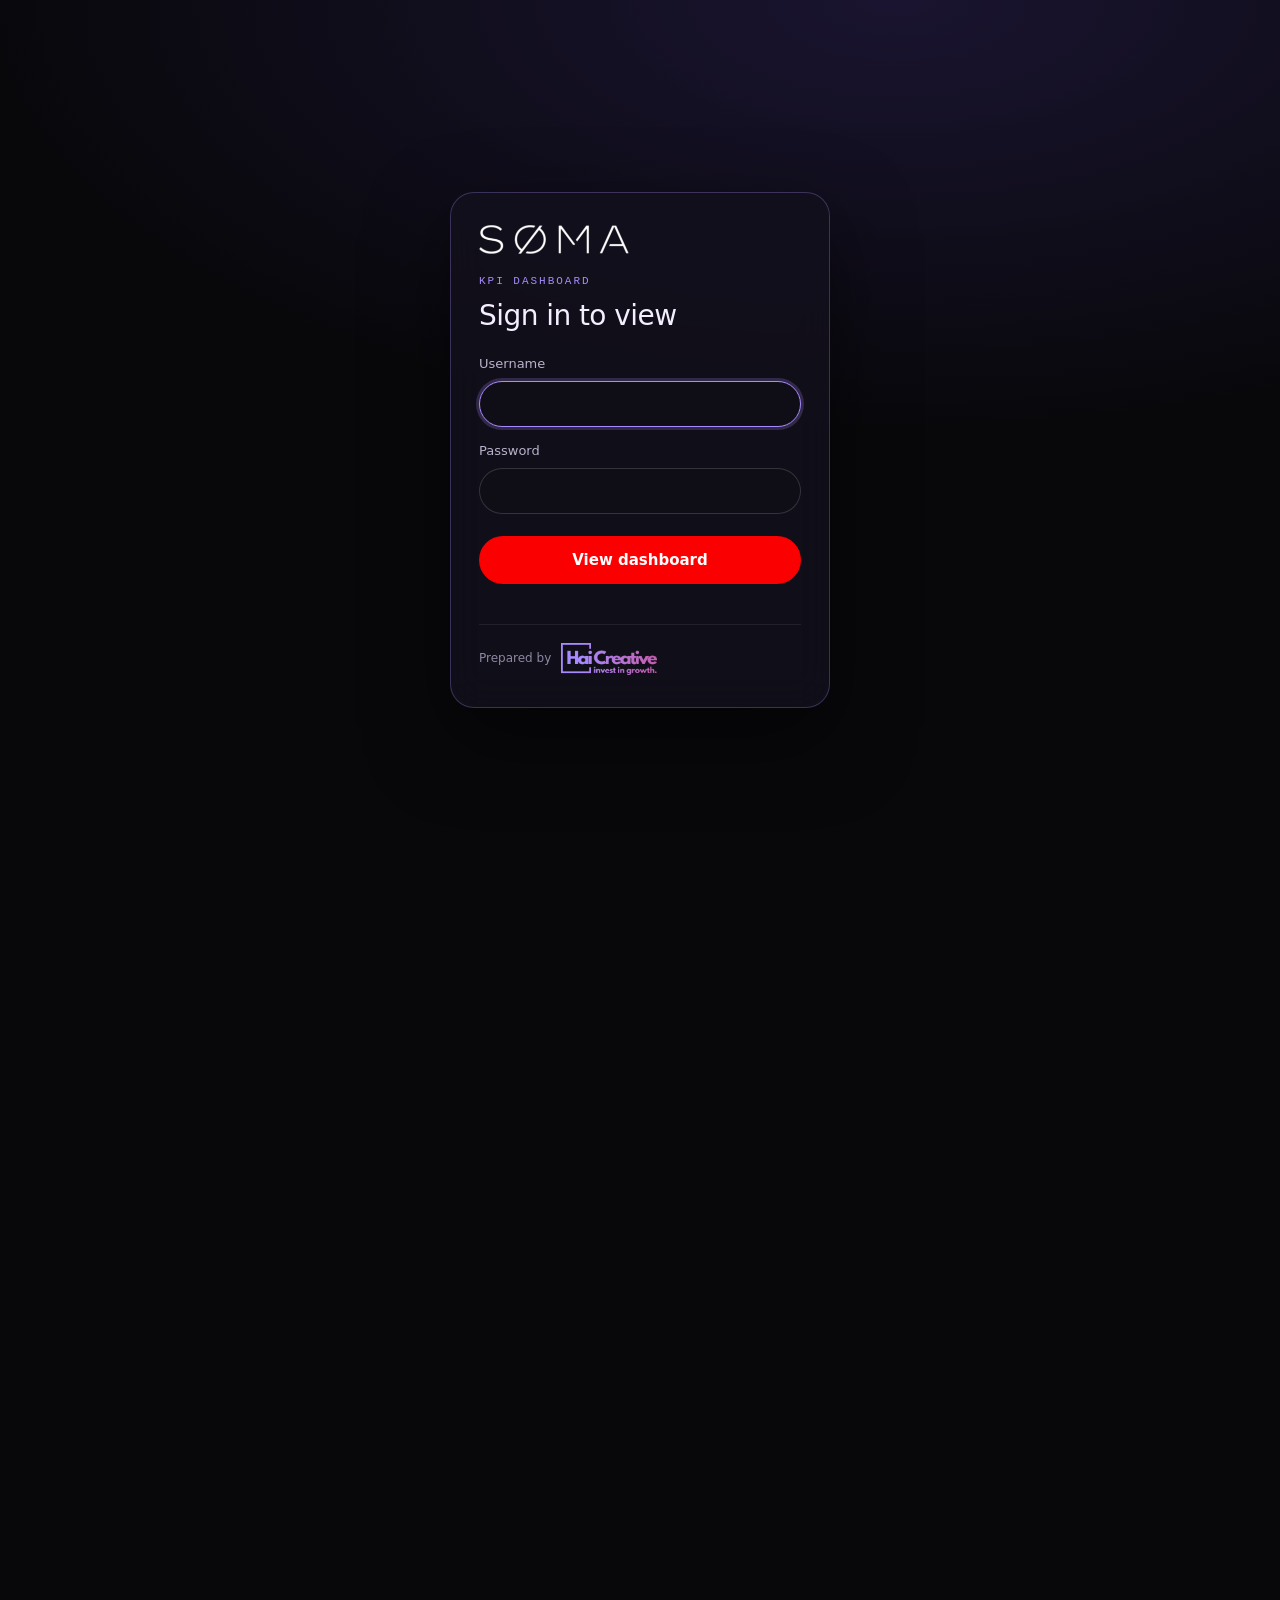
==== commit fba7018f: "Fix sign-in on iPhone, add logo" ====
--- a/index.html
+++ b/index.html
@@ -22,20 +22,25 @@
     #gate input:focus{border-color:#a88bff;box-shadow:0 0 0 3px rgba(168,139,255,.22)}
     #gate button{margin-top:22px;width:100%;height:48px;border:0;border-radius:999px;background:#fb0001;color:#fff;font:inherit;font-weight:600;font-size:15px;cursor:pointer}
     #gate button[disabled]{opacity:.6;cursor:progress}
+    #gate .brand img{display:block;width:150px;height:auto;margin:0 0 22px}
+    #gate .by{display:flex;align-items:center;gap:10px;margin:8px 0 0;padding-top:18px;border-top:1px solid rgba(244,239,255,.08);font-size:12px;color:#8f88a3}
+    #gate .hai{display:inline-block;width:96px;height:32px;background:linear-gradient(90deg,#a88bff 18%,#c35eae);-webkit-mask:url(hai-wordmark-mask.png) left center/contain no-repeat;mask:url(hai-wordmark-mask.png) left center/contain no-repeat}
     #gate .err{min-height:20px;margin:12px 0 0;font-size:13px;color:#ff8a8b}
   </style>
 </head>
 <body id="top" class="is-locked">
   <div id="gate" role="dialog" aria-modal="true" aria-labelledby="gate-h">
     <form autocomplete="on">
-      <p class="ey">SOMA &middot; KPI dashboard</p>
+      <div class="brand"><img src="soma-white.png" alt="SOMA Regenerative" width="600" height="115" /></div>
+      <p class="ey">KPI dashboard</p>
       <h1 id="gate-h">Sign in to view</h1>
       <label for="gate-u">Username</label>
-      <input id="gate-u" name="username" autocomplete="username" autocapitalize="none" spellcheck="false" required />
+      <input id="gate-u" name="username" autocomplete="username" autocapitalize="none" autocorrect="off" spellcheck="false" required />
       <label for="gate-p">Password</label>
-      <input id="gate-p" name="password" type="password" autocomplete="current-password" required />
+      <input id="gate-p" name="password" type="password" autocomplete="current-password" autocapitalize="none" autocorrect="off" required />
       <button type="submit">View dashboard</button>
       <p class="err" role="alert" aria-live="polite"></p>
+      <p class="by">Prepared by <span class="hai" role="img" aria-label="Hai Creative"></span></p>
     </form>
   </div>
   <a class="skip" href="#main" data-scroll>Skip to content</a>
@@ -233,7 +238,7 @@
       <span>Data: Meta Ads, Google Ads, Google Analytics 4, GoHighLevel. Aug 1 &ndash; Nov 9, 2026. Attribution rules v2.</span>
     </div>
   </footer>
-  <script src="data.enc.js"></script>
-  <script src="gate.js"></script>
+  <script src="data.enc.js?v=mwb7wscv"></script>
+  <script src="gate.js?v=mwb7wscv"></script>
 </body>
 </html>
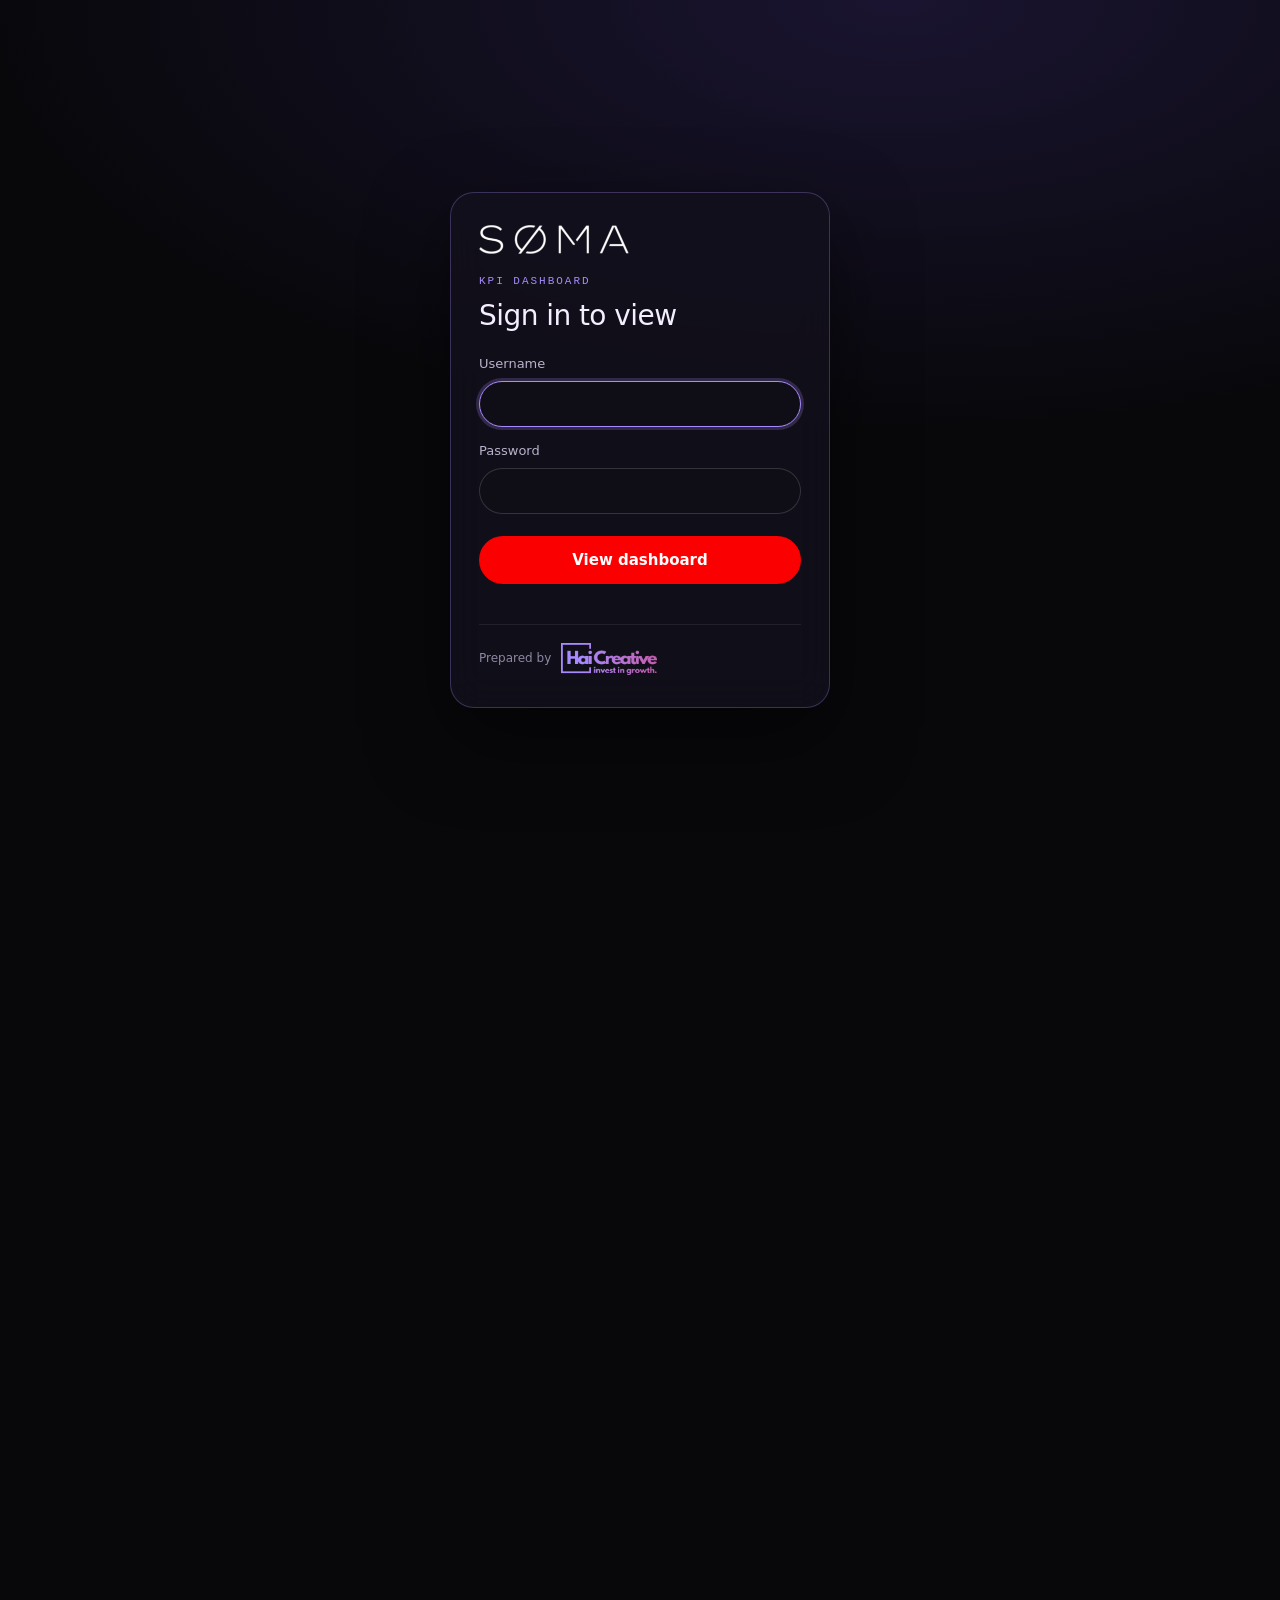
==== commit b1a63548: "Hero: responsive spend-leads-wins flow; overflow and reveal fixes" ====
--- a/index.html
+++ b/index.html
@@ -51,6 +51,9 @@
       <linearGradient id="g-outline" x1="0" y1="0" x2="1" y2="1">
         <stop offset="0" stop-color="#a88bff" /><stop offset=".6" stop-color="#c35eae" /><stop offset="1" stop-color="#fb0001" />
       </linearGradient>
+      <linearGradient id="gr-brand" x1="0" y1="0" x2="1" y2="0"><stop offset="0" stop-color="#a88bff" /><stop offset=".55" stop-color="#c35eae" /><stop offset="1" stop-color="#fb0001" /></linearGradient>
+      <linearGradient id="gr-meta" x1="0" y1="0" x2="0" y2="1"><stop offset="0" stop-color="#cbbcff" /><stop offset=".6" stop-color="#a88bff" /><stop offset="1" stop-color="#8f5fd8" /></linearGradient>
+      <linearGradient id="gr-google" x1="0" y1="0" x2="0" y2="1"><stop offset="0" stop-color="#ff6f61" /><stop offset=".55" stop-color="#fb0001" /><stop offset="1" stop-color="#b3125e" /></linearGradient>
       <pattern id="p-na" width="7" height="7" patternUnits="userSpaceOnUse" patternTransform="rotate(45)">
         <rect width="7" height="7" fill="#141119" /><rect width="1.6" height="7" fill="#4a3c5e" />
       </pattern>
@@ -101,23 +104,22 @@
 
   <main id="main" tabindex="-1">
     <section class="hero" aria-labelledby="hero-title">
-      <div class="hero__card glass hai-glass" id="heroCard" data-hai-rim="paused">
-        <div class="hero__art" id="heroArt" aria-hidden="true">
-          <img class="hero__poster" src="hero/poster.png" alt="" width="1280" height="760" decoding="async" />
-        </div>
-        <div class="hero__copy">
-          <p class="label hero__eyebrow">SOMA Regenerative &middot; Performance</p>
-          <h1 id="hero-title"><span>SOMA, in numbers.</span><br /><span class="grad" id="heroPeriod">Aug 1 &ndash; Nov 9.</span></h1>
-          <p class="hero__meta"><span>Corrected platform data (v2), pulled Nov 10, 2026</span><span>Prepared by Hai Creative</span><span id="heroPartial">Nov is 1&ndash;9 only</span></p>
-        </div>
-        <div class="hero__pan" id="heroPan" tabindex="0" role="region" aria-label="Diagram of SOMA's data sources. Scroll sideways to pan.">
-          <img src="hero/poster.png" alt="Diagram: paid ads (Meta, Facebook, Instagram, Google Ads) and organic sources (Google search, website, call-ins, referrals) flow into GoHighLevel, are measured in GA4, Google Ads, Meta and HighLevel, and move through the funnel to SOMA." width="1280" height="760" />
-        </div>
-        <p class="hero__pan-hint label" aria-hidden="true">Swipe to pan the diagram</p>
-        <button class="motion" type="button" id="heroMotion" aria-pressed="false" hidden>
-          <svg viewBox="0 0 16 16" fill="currentColor" aria-hidden="true"><rect x="3.5" y="3" width="3" height="10" rx="1" /><rect x="9.5" y="3" width="3" height="10" rx="1" /></svg>
-          <span>Pause motion</span>
-        </button>
+      <div class="wrap">
+        <div class="hero__card glass hai-glass" id="heroCard" data-hai-rim="paused">
+          <div class="hero__copy">
+            <p class="label hero__eyebrow">SOMA Regenerative &middot; Performance</p>
+            <h1 id="hero-title"><span>SOMA, in numbers.</span> <span class="grad" id="heroPeriod">Aug 1 &ndash; Nov 9.</span></h1>
+            <p class="hero__meta"><span>Data through Nov 9, 2026</span><span>Prepared by Hai Creative</span><span id="heroPartial">Nov is 1&ndash;9 only</span></p>
+          </div>
+          <figure class="hero__flow" id="heroFlow">
+            <div class="flow" id="flowHost" role="img" aria-label="Spend to leads to wins for the selected period"></div>
+            <figcaption class="flow__cap"><span class="label">Spend &rarr; leads &rarr; patients</span><span class="flow__note">Follows the period filter. Won is by close date.</span></figcaption>
+          </figure>
+          <button class="motion" type="button" id="heroMotion" aria-pressed="false" hidden>
+            <svg viewBox="0 0 16 16" fill="currentColor" aria-hidden="true"><rect x="3.5" y="3" width="3" height="10" rx="1" /><rect x="9.5" y="3" width="3" height="10" rx="1" /></svg>
+            <span>Pause motion</span>
+          </button>
+        </div>
       </div>
     </section>
 
@@ -135,7 +137,7 @@
       <div class="wrap">
         <div class="head">
           <div><p class="label">Scorecard</p><h2 id="kpis-title">Spend, leads, <span class="accent">patients.</span></h2></div>
-          <p>Follows the period filter, except return on ad spend and open pipeline, which are fixed views. Google figures use the v2 attribution rules.</p>
+          <p>Follows the period filter, except return on ad spend and open pipeline, which are fixed views. Google figures follow the counting rules in the notes.</p>
         </div>
         <div class="kpis" id="kpiGrid"></div>
       </div>
@@ -224,7 +226,7 @@
     <section class="section" id="notes" aria-labelledby="notes-title">
       <div class="wrap">
         <div class="head">
-          <div><p class="label">Data notes</p><h2 id="notes-title">What each source <span class="accent">can and can&rsquo;t say.</span></h2></div>
+          <div><p class="label">Data notes</p><h2 id="notes-title">How to read <span class="accent">the figures.</span></h2></div>
           <p>Definitions and caveats from the Nov 10 platform pulls. Aggregates only; no personal data is stored in this page.</p>
         </div>
         <div class="notes" id="notesGrid"></div>
@@ -235,10 +237,10 @@
   <footer class="foot">
     <div class="wrap">
       <span>Prepared by Hai Creative for SOMA Regenerative &middot; Nov 10, 2026</span>
-      <span>Data: Meta Ads, Google Ads, Google Analytics 4, GoHighLevel. Aug 1 &ndash; Nov 9, 2026. Attribution rules v2.</span>
+      <span>Data: Meta Ads, Google Ads, Google Analytics 4, GoHighLevel. Aug 1 &ndash; Nov 9, 2026.</span>
     </div>
   </footer>
-  <script src="data.enc.js?v=mwb7wscv"></script>
-  <script src="gate.js?v=mwb7wscv"></script>
+  <script src="data.enc.js?v=mwb8yild"></script>
+  <script src="gate.js?v=mwb8yild"></script>
 </body>
 </html>
--- a/styles.css
+++ b/styles.css
@@ -115,10 +115,10 @@
 }
 @media (max-width: 380px) { .seg button, .seg__more { padding-inline: 8px; font-size: 12.5px; min-height: 32px; } .seg { gap: 2px; } }
 
-/* ---------- hero: HAI glass card + SOMA source network (library LiveKit NetworkDiagram, retrofitted) ---------- */
+/* ---------- hero: HAI glass card + native spend-to-patients flow diagram ---------- */
 @property --hai-rim-angle { syntax: "<angle>"; inherits: false; initial-value: 0deg; }
-.hero { padding: clamp(12px, 1.4vw, 26px) clamp(12px, 1.4vw, 24px) 0; background: #000; }
-.hero__card { position: relative; isolation: isolate; overflow: hidden; min-height: clamp(560px, 46vw, 700px); border-radius: clamp(22px, 2vw, 32px);
+.hero { padding: clamp(14px, 2vw, 28px) 0 0; }
+.hero__card { position: relative; isolation: isolate; overflow: hidden; display: grid; grid-template-columns: minmax(0, 1fr); border-radius: clamp(22px, 2vw, 32px);
   background: radial-gradient(95% 50% at 5% 0, rgba(224,215,248,.075), transparent 70%), linear-gradient(145deg, rgba(45,36,61,.26), rgba(20,15,28,.30) 48%, rgba(10,8,13,.42));
   border: 1px solid rgba(244,239,255,.14); border-color: rgba(244,239,255,.33) rgba(244,239,255,.14) rgba(244,239,255,.14) rgba(244,239,255,.2);
   box-shadow: 0 18px 44px rgba(0,0,0,.38), 0 3px 8px rgba(0,0,0,.28), inset 0 2px 2px rgba(255,239,255,.08), inset 1px 0 1px rgba(232,208,255,.07), inset 0 -1px 1px rgba(221,188,255,.07), inset 0 -10px 24px rgba(5,2,10,.12); }
@@ -135,47 +135,40 @@
 .hai-glass::before { opacity: .86; }
 .hai-glass::after { opacity: .23; padding: 3px; filter: blur(4px); }
 @keyframes hai-rim-orbit { to { --hai-rim-angle: 360deg; } }
-.hero__art { position: absolute; inset: 0 0 0 26%; z-index: 0;
-  -webkit-mask-image: linear-gradient(90deg, transparent 0, #000 16%, #000 97%, transparent), linear-gradient(to bottom, transparent 2%, #000 16%, #000 84%, transparent 99%);
-  mask-image: linear-gradient(90deg, transparent 0, #000 16%, #000 97%, transparent), linear-gradient(to bottom, transparent 2%, #000 16%, #000 84%, transparent 99%);
-  -webkit-mask-composite: source-in; mask-composite: intersect; }
-.hero__art::after { content: ""; position: absolute; inset: 0; pointer-events: none; background: radial-gradient(ellipse at 30% 45%, rgb(168 139 255 / .09) 0%, transparent 45%), radial-gradient(ellipse at 84% 64%, rgb(251 0 1 / .06) 0%, transparent 40%); }
-.hero__poster, .hero__frame { position: absolute; inset: 0; width: 100%; height: 100%; border: 0; object-fit: contain; object-position: 50% 50%; background: transparent; transform: scale(1.12); transform-origin: 55% 50%; }
-.hero__frame { opacity: 0; transition: opacity .42s cubic-bezier(.5, 1, .89, 1); }
-.hero__art.is-live .hero__frame { opacity: 1; }
-.hero__art.is-live .hero__poster { visibility: hidden; transition: visibility 0s .42s; }
-.hero__copy { position: relative; z-index: 2; max-width: 780px; padding: clamp(40px, 5vw, 76px) clamp(24px, 4vw, 64px) 120px; }
-.hero__copy::before { content: ""; position: absolute; inset: -10% -30% -10% -20%; z-index: -1; pointer-events: none; background: radial-gradient(closest-side, rgba(6,4,9,.86), rgba(6,4,9,.5) 62%, transparent); }
+.hero__copy { position: relative; z-index: 2; min-width: 0; padding: clamp(28px, 4vw, 56px) clamp(20px, 4vw, 56px) 0; }
 .hero__eyebrow { color: var(--ink); font-size: 10px; letter-spacing: .17em; }
-.hero h1 { margin-top: clamp(20px, 2.3vw, 30px); color: var(--ink); font: 450 clamp(46px, 5.4vw, 88px)/.92 var(--sans); letter-spacing: -.07em; }
-.hero h1 span { display: inline-block; white-space: nowrap; font-weight: 450; padding-bottom: .08em; }
+.hero h1 { margin-top: clamp(16px, 2vw, 26px); color: var(--ink); font: 450 clamp(38px, 5vw, 80px)/.95 var(--sans); letter-spacing: -.06em; }
+.hero h1 span { display: inline-block; font-weight: 450; padding-bottom: .06em; }
 .hero h1 .grad { font-weight: 500; }
-.hero__meta { display: flex; flex-wrap: wrap; gap: 10px 18px; margin-top: clamp(20px, 2.2vw, 30px); color: var(--body); font-size: 15px; }
+.hero__meta { display: flex; flex-wrap: wrap; gap: 6px 16px; margin-top: clamp(14px, 2vw, 24px); color: var(--body); font-size: 14px; }
 .hero__meta span { display: inline-flex; align-items: center; gap: 8px; }
 .hero__meta span + span::before { content: ""; width: 4px; height: 4px; border-radius: 50%; background: var(--purple); }
-.hero__pan, .hero__pan-hint { display: none; }
-.motion { position: absolute; right: clamp(14px, 2vw, 28px); bottom: clamp(14px, 2vw, 24px); z-index: 4; display: inline-flex; align-items: center; gap: 8px; min-height: 44px; padding: 0 16px; border: 1px solid rgb(244 239 255 / .18); border-radius: 999px; background: rgb(8 8 11 / .78); color: var(--body); font-size: 12.5px; font-weight: 500; cursor: pointer; -webkit-backdrop-filter: blur(8px); backdrop-filter: blur(8px); }
-.motion:hover { border-color: var(--orange); background: var(--purple-deep); color: var(--ink); }
-.motion svg { width: 14px; height: 14px; }
-.motion[aria-pressed="true"] svg { transform: rotate(90deg); }
-.motion[hidden] { display: none; }
-@media (max-width: 1100px) { .hero__art { inset: 18% 0 0 0; } .hero__copy { max-width: 560px; } .hero__card { min-height: 680px; } }
-/* phones: copy on top, then a wide pannable poster stage (library guidance: pan, don't shrink labels) */
-@media (max-width: 760px) {
-  .hero__card { min-height: 0; }
-  .hero__art { display: none; }
-  .hero__copy { max-width: none; padding: 34px 22px 8px; }
-  .hero__copy::before { display: none; }
-  .hero h1 { font-size: clamp(40px, 11.6vw, 72px); }
-  .hero h1 span { white-space: normal; }
-  .hero__meta { font-size: 14px; }
-  .hero__pan { display: block; position: relative; z-index: 1; margin: 6px 0 0; overflow-x: auto; overflow-y: hidden; overscroll-behavior-x: contain; scrollbar-width: none; -webkit-overflow-scrolling: touch; touch-action: pan-x pan-y;
-    -webkit-mask-image: linear-gradient(90deg, transparent, #000 8%, #000 92%, transparent); mask-image: linear-gradient(90deg, transparent, #000 8%, #000 92%, transparent); }
-  .hero__pan::-webkit-scrollbar { display: none; }
-  .hero__pan img { display: block; width: 900px; max-width: none; height: auto; }
-  .hero__pan:focus-visible { outline: 3px solid var(--orange); outline-offset: -3px; }
-  .hero__pan-hint { display: block; padding: 0 22px 20px; text-align: center; }
+.hero__flow { position: relative; z-index: 1; min-width: 0; margin: 0; padding: clamp(18px, 2.4vw, 32px) clamp(14px, 3vw, 44px) clamp(18px, 2.4vw, 30px); }
+.flow { position: relative; width: 100%; max-width: 100%; overflow: hidden; }
+.flow svg { display: block; width: 100%; height: auto; max-width: 100%; }
+.flow__cap { display: flex; flex-wrap: wrap; justify-content: space-between; gap: 4px 16px; margin-top: 10px; padding-right: 150px; color: var(--muted); font-size: 12px; }
+.flow__cap .label { font-size: 10px; }
+@media (min-width: 1100px) {
+  .hero__card { grid-template-columns: minmax(0, 5fr) minmax(0, 7fr); align-items: center; }
+  .hero__copy { padding-bottom: clamp(40px, 4vw, 64px); align-self: stretch; display: flex; flex-direction: column; justify-content: center; }
+  .hero__flow { padding-left: 0; }
 }
+@media (max-width: 600px) { .flow__cap { padding-right: 0; } .hero__flow { padding-bottom: 72px; } .hero__meta { font-size: 13px; } }
+/* flow diagram parts (SVG, viewBox units) */
+.fl-grid { stroke: rgba(168,139,255,.07); stroke-width: 1; }
+.fl-base { fill: #0c0a11; stroke: rgba(244,239,255,.08); }
+.fl-tile { fill: url(#fl-glass); stroke: url(#g-outline); stroke-width: 1; }
+.fl-tile--hi { stroke-width: 1.4; }
+.fl-lab { fill: var(--muted); font: 500 10px var(--mono); letter-spacing: .12em; text-transform: uppercase; }
+.fl-val { fill: var(--ink); font: 500 23px var(--sans); letter-spacing: -.03em; font-variant-numeric: tabular-nums; }
+.fl-val--grad { fill: url(#gr-brand); }
+.fl-sub { fill: var(--body); font: 400 11.5px var(--sans); }
+.fl-wire { fill: none; stroke: #2c2338; stroke-linecap: round; }
+.fl-run { fill: none; stroke-linecap: round; stroke-dasharray: 2 12; opacity: .95; animation: flrun 1.6s linear infinite; }
+.fl-dot { filter: drop-shadow(0 0 4px currentColor); }
+@keyframes flrun { to { stroke-dashoffset: -28; } }
+.flow.is-paused .fl-run { animation-play-state: paused; }
+@media (prefers-reduced-motion: reduce) { .fl-run { animation: none; } .fl-dot { display: none; } }
 
 /* ---------- sections ---------- */
 .section { position: relative; padding-block: clamp(56px, 7vw, 112px); }
@@ -208,9 +201,10 @@
 .card::before { content: ""; position: absolute; inset: 0; border-radius: inherit; border: 1px solid var(--line); pointer-events: none; }
 .outline { position: absolute; inset: 0; width: 100%; height: 100%; overflow: visible; pointer-events: none; }
 .outline rect { fill: none; }
-.outline .o-draw { stroke: url(#g-outline); stroke-width: 1; stroke-dasharray: 1 1; stroke-dashoffset: 1; opacity: .75; }
+.outline .o-draw { stroke: url(#g-outline); stroke-width: 1; opacity: .75; }
 [data-drawn] > .outline .o-draw { animation: draw 1.4s var(--ease-draw) forwards; }
-@keyframes draw { to { stroke-dashoffset: 0; } }
+@keyframes draw { from { stroke-dashoffset: var(--len, 0); } to { stroke-dashoffset: 0; } }
+[data-settled] > .outline .o-draw { animation: none; stroke-dashoffset: 0 !important; }
 
 /* chips */
 .chip[data-s="na"] { color: var(--muted); border-style: dashed; border-color: var(--line-strong); }
@@ -510,3 +504,21 @@
 @media (max-width: 700px) { .note__cols { columns: 1; } }
 .wk__foot .chip { white-space: normal; text-align: left; }
 [data-chart="cpql"] .chart__body, [data-chart="condChannel"] .chart__body { grid-template-rows: none; align-content: start; }
+
+/* ---------- overflow hardening (iOS: SF Mono chips kept on one line forced cards wider than the screen) ---------- */
+html, body { max-width: 100%; overflow-x: hidden; }
+@supports (overflow: clip) { html, body { overflow-x: clip; } }
+.chip { white-space: normal; max-width: 100%; text-align: left; overflow-wrap: anywhere; line-height: 1.45; padding-block: 3px; }
+.chip::before { flex: none; }
+.card, .chart__body > *, .valid, .valid__row > *, .chart__top > *, .bars li, .bars__row > *, .coh li, .kpi > * { min-width: 0; max-width: 100%; }
+.valid__kv, .valid__cav, .bars__note, .kpi__sub, .src__basis, .wk__note { overflow-wrap: anywhere; }
+@media (max-width: 600px) { .label { letter-spacing: .1em; } }
+/* hero motion toggle (pill, bottom-right of the hero card) */
+.motion { position: absolute; right: clamp(14px, 2vw, 28px); bottom: clamp(14px, 2vw, 22px); z-index: 4; display: inline-flex; align-items: center; gap: 8px; width: auto; min-height: 44px; padding: 0 16px; border: 1px solid rgb(244 239 255 / .18); border-radius: 999px; background: rgb(8 8 11 / .78); color: var(--body); font-size: 12.5px; font-weight: 500; cursor: pointer; -webkit-backdrop-filter: blur(8px); backdrop-filter: blur(8px); }
+.motion:hover { border-color: var(--orange); background: var(--purple-deep); color: var(--ink); }
+.motion:focus-visible { outline: 3px solid var(--orange); outline-offset: 2px; }
+.motion svg { width: 14px; height: 14px; }
+.motion[aria-pressed="true"] svg { transform: rotate(90deg); }
+.motion[hidden] { display: none; }
+.flow svg[data-layout="wide"] .fl-lab { font-size: 11px; }
+.flow svg[data-layout="wide"] .fl-sub { font-size: 12.5px; }
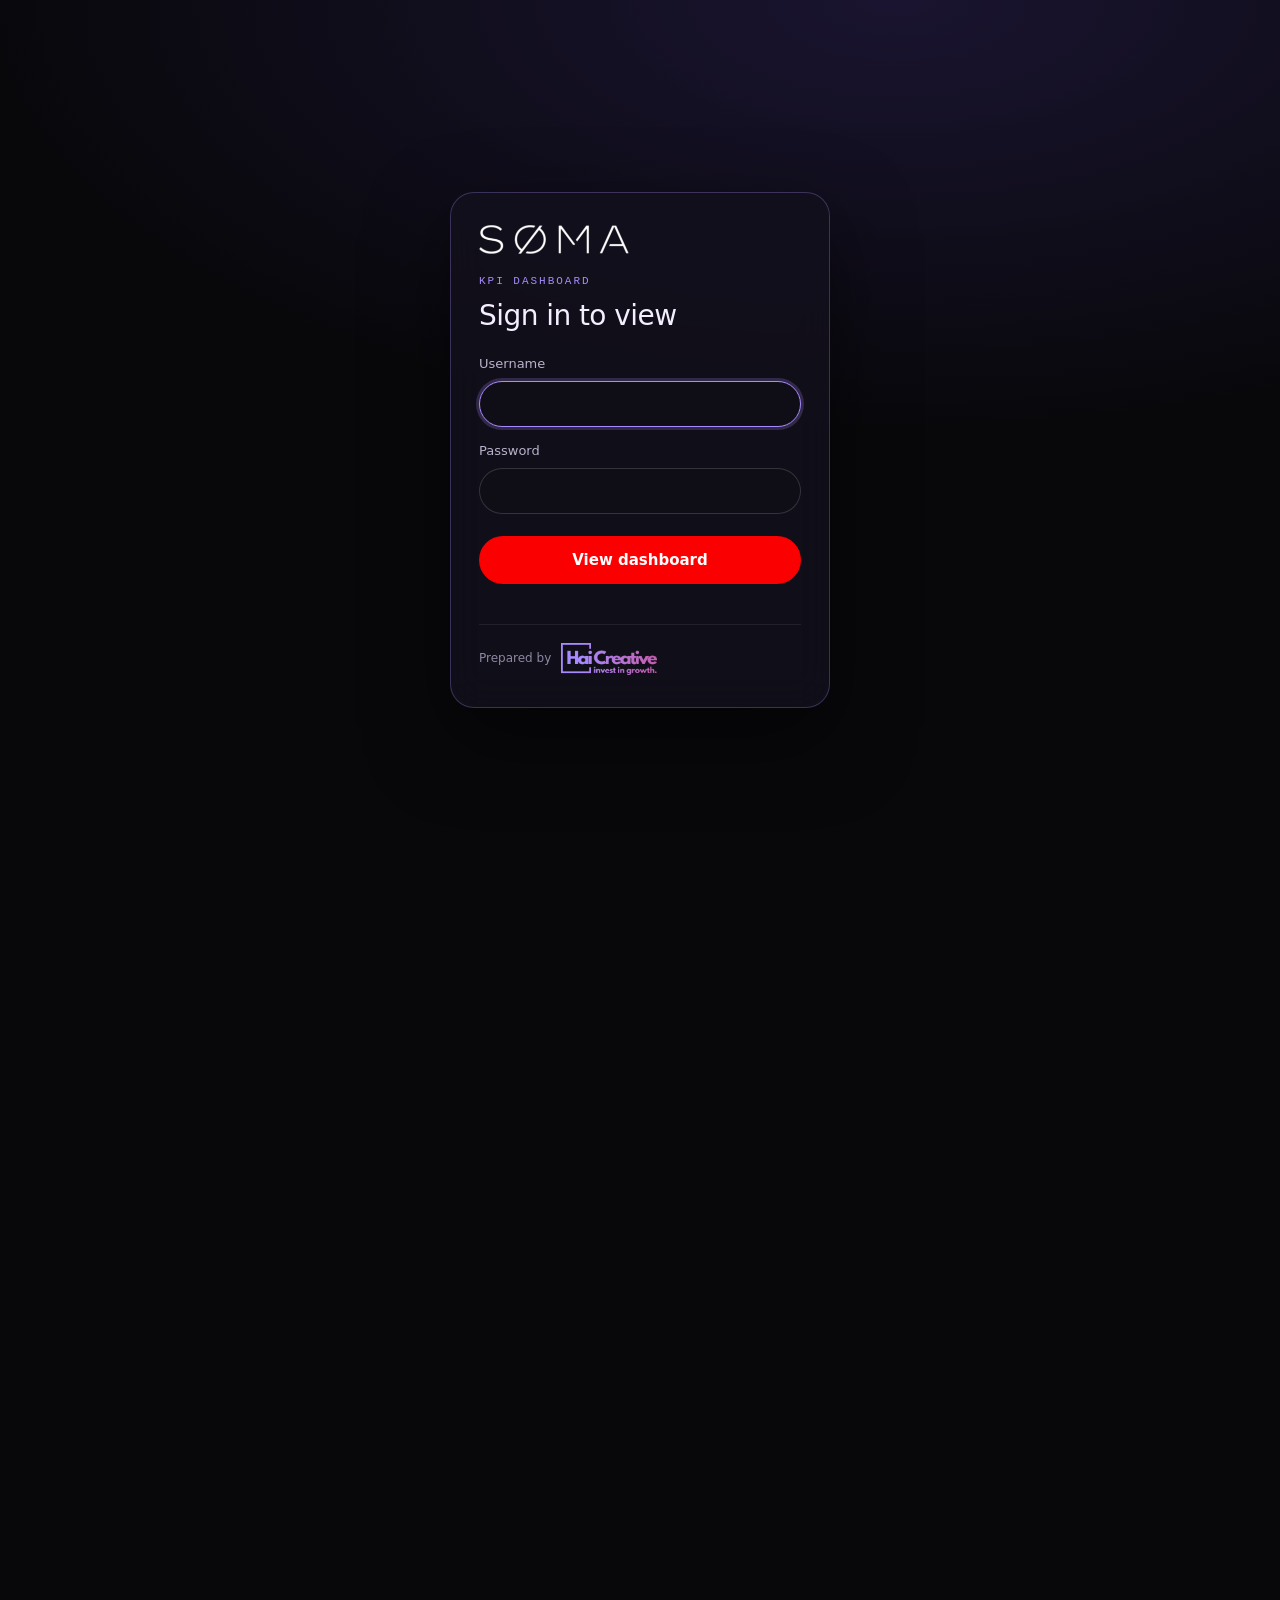
==== commit 05e38647: "Charts, sources accordion, voice guide" ====
--- a/index.html
+++ b/index.html
@@ -54,6 +54,10 @@
       <linearGradient id="gr-brand" x1="0" y1="0" x2="1" y2="0"><stop offset="0" stop-color="#a88bff" /><stop offset=".55" stop-color="#c35eae" /><stop offset="1" stop-color="#fb0001" /></linearGradient>
       <linearGradient id="gr-meta" x1="0" y1="0" x2="0" y2="1"><stop offset="0" stop-color="#cbbcff" /><stop offset=".6" stop-color="#a88bff" /><stop offset="1" stop-color="#8f5fd8" /></linearGradient>
       <linearGradient id="gr-google" x1="0" y1="0" x2="0" y2="1"><stop offset="0" stop-color="#ff6f61" /><stop offset=".55" stop-color="#fb0001" /><stop offset="1" stop-color="#b3125e" /></linearGradient>
+      <!-- chart paints: the HAI ramp, violet #a88bff -> magenta #c35eae -> red #fb0001, bottom to top -->
+      <linearGradient id="gb-brand" x1="0" y1="1" x2="0" y2="0"><stop offset="0" stop-color="#a88bff" /><stop offset=".55" stop-color="#c35eae" /><stop offset="1" stop-color="#fb0001" /></linearGradient>
+      <linearGradient id="gb-meta" x1="0" y1="1" x2="0" y2="0"><stop offset="0" stop-color="#a88bff" /><stop offset="1" stop-color="#c06fc4" /></linearGradient>
+      <linearGradient id="gb-google" x1="0" y1="1" x2="0" y2="0"><stop offset="0" stop-color="#c8478f" /><stop offset="1" stop-color="#fb0001" /></linearGradient>
       <pattern id="p-na" width="7" height="7" patternUnits="userSpaceOnUse" patternTransform="rotate(45)">
         <rect width="7" height="7" fill="#141119" /><rect width="1.6" height="7" fill="#4a3c5e" />
       </pattern>
@@ -123,13 +127,14 @@
       </div>
     </section>
 
-    <section class="section section--tight" id="sources" aria-labelledby="sources-title">
-      <div class="wrap">
-        <div class="head head--small">
-          <div><p class="label">Sources</p><h2 id="sources-title">Where each number <span class="accent">comes from.</span></h2></div>
-          <p>Every tile and chart carries the marks of the systems behind it, its basis and its coverage. Grey hatching means not reported or not tracked, never zero.</p>
-        </div>
-        <ul class="sources" id="sourceList"></ul>
+    <section class="section section--strip" id="sources" aria-labelledby="sources-title">
+      <div class="wrap">
+        <div class="strip">
+          <h2 id="sources-title" class="strip__h">Before you read</h2>
+          <ul class="strip__marks" id="sourceMarks" aria-label="Platforms in this dashboard"></ul>
+          <p class="strip__key"><i class="sw sw--na" aria-hidden="true"></i>Hatched means not reported or not tracked, never zero.</p>
+          <details class="acc strip__acc" data-acc="sources"><summary><span>Basis and time zones</span><i class="acc__ic" aria-hidden="true"></i></summary><div class="acc__in"><ul class="sources" id="sourceList"></ul></div></details>
+        </div>
       </div>
     </section>
 
@@ -166,7 +171,7 @@
     <section class="section" id="leads" aria-labelledby="leads-title">
       <div class="wrap">
         <div class="head">
-          <div><p class="label">Leads &middot; GoHighLevel</p><h2 id="leads-title">Where leads came from, <span class="accent">and the cross-check.</span></h2></div>
+          <div><p class="label">Leads</p><h2 id="leads-title">Where leads <span class="accent">came from.</span></h2></div>
           <p>GoHighLevel is the lead count of record. The cross-check sets it against what Meta and Google Ads report for the same months.</p>
         </div>
         <div class="charts" id="leadCharts"></div>
@@ -176,7 +181,7 @@
     <section class="section" id="funnel" aria-labelledby="funnel-title">
       <div class="wrap">
         <div class="head">
-          <div><p class="label">Funnel &middot; GoHighLevel</p><h2 id="funnel-title">From lead <span class="accent">to patient.</span></h2></div>
+          <div><p class="label">Funnel</p><h2 id="funnel-title">From lead <span class="accent">to patient.</span></h2></div>
           <p>Leads grouped by the month they arrived, each at its stage on Nov 10. Newer months have had less time to move.</p>
         </div>
         <div class="charts" id="funnelCharts"></div>
@@ -186,7 +191,7 @@
     <section class="section" id="conditions" aria-labelledby="conditions-title">
       <div class="wrap">
         <div class="head">
-          <div><p class="label">Conditions &middot; GoHighLevel</p><h2 id="conditions-title">What patients <span class="accent">come in for.</span></h2></div>
+          <div><p class="label">Conditions</p><h2 id="conditions-title">What patients <span class="accent">come in for.</span></h2></div>
           <p>Condition is the vertical tag on each lead. Tagging coverage rose from 39% in August to 72% in November, so read shifts alongside coverage.</p>
         </div>
         <div class="charts" id="condCharts"></div>
@@ -196,7 +201,7 @@
     <section class="section" id="website" aria-labelledby="website-title">
       <div class="wrap">
         <div class="head">
-          <div><p class="label">Website &middot; GA4</p><h2 id="website-title">Site traffic, <span class="accent">read with care.</span></h2></div>
+          <div><p class="label">Website</p><h2 id="website-title">Site traffic, <span class="accent">read with care.</span></h2></div>
           <p>The site and its tracking changed on Sep 29, so old and new months measure different things.</p>
         </div>
         <div class="charts" id="webCharts"></div>
@@ -240,7 +245,7 @@
       <span>Data: Meta Ads, Google Ads, Google Analytics 4, GoHighLevel. Aug 1 &ndash; Nov 9, 2026.</span>
     </div>
   </footer>
-  <script src="data.enc.js?v=mwb8yild"></script>
-  <script src="gate.js?v=mwb8yild"></script>
+  <script src="data.enc.js?v=mwba7ayt"></script>
+  <script src="gate.js?v=mwba7ayt"></script>
 </body>
 </html>
--- a/styles.css
+++ b/styles.css
@@ -25,6 +25,10 @@
   --ease-brand: cubic-bezier(.22, 1, .36, 1);
   --radius: 24px;
   --c-meta: #a88bff; --c-google: #fb0001; --c-total: #f4efff;
+  /* chart paints: the HAI ramp (violet -> magenta -> red); Meta the violet end, Google the red end */
+  --g-brand: linear-gradient(90deg, #a88bff 0%, #c35eae 55%, #fb0001 100%);
+  --g-meta: linear-gradient(90deg, #a88bff, #c06fc4);
+  --g-google: linear-gradient(90deg, #c8478f, #fb0001);
 }
 @media (max-width: 900px) { :root { --wrap: calc(100% - 56px); } }
 @media (max-width: 600px) { :root { --wrap: calc(100% - 32px); --radius: 18px; } }
@@ -186,15 +190,61 @@
 .lg { display: inline-block; width: 16px; height: 16px; flex: none; object-fit: contain; vertical-align: -3px; color: var(--heading-secondary); }
 .lg--glyph { stroke: currentColor; }
 
-/* sources strip */
-.sources { display: grid; grid-template-columns: repeat(4, minmax(0, 1fr)); border-top: 1px solid var(--line); border-left: 1px solid var(--line); }
-.src { display: grid; grid-template-columns: auto minmax(0, 1fr); gap: 14px; align-items: start; padding: 18px; border-right: 1px solid var(--line); border-bottom: 1px solid var(--line); }
-.src__marks { display: inline-flex; gap: 6px; padding-top: 2px; }
-.src__marks .lg { width: 20px; height: 20px; }
-.src__name { color: var(--ink); font: 500 15px/1.3 var(--sans); letter-spacing: -.015em; }
-.src__basis { margin-top: 4px; color: var(--muted); font-size: 12.5px; line-height: 1.5; }
+/* before-you-read strip: one compact row; basis notes in an accordion */
+.section--strip { padding: 22px 0 6px; }
+.strip { display: flex; flex-wrap: wrap; align-items: center; gap: 10px 20px; padding: 12px 16px; border: 1px solid var(--line); border-radius: 16px; background: rgb(14 11 19 / .6); }
+.strip__h { color: var(--ink); font: 500 15px/1.3 var(--sans); letter-spacing: -.01em; }
+.strip__marks { display: flex; flex-wrap: wrap; gap: 6px 14px; }
+.strip__marks li { display: inline-flex; align-items: center; gap: 6px; color: var(--body); font-size: 12.5px; }
+.strip__marks .lg { width: 14px; height: 14px; }
+.strip__key { display: inline-flex; align-items: center; gap: 8px; color: var(--muted); font-size: 12px; line-height: 1.4; }
+.strip__key .sw { width: 14px; height: 10px; }
+.strip__acc { flex-basis: 100%; margin-top: -2px; border-top: 1px solid var(--line); }
+.sources { display: grid; grid-template-columns: repeat(4, minmax(0, 1fr)); gap: 0; }
+.src { display: grid; grid-template-columns: auto minmax(0, 1fr); gap: 10px; align-items: start; padding: 10px 12px 10px 0; }
+.src__marks { display: inline-flex; gap: 4px; padding-top: 2px; }
+.src__marks .lg { width: 14px; height: 14px; }
+.src__name { color: var(--ink); font: 500 13px/1.3 var(--sans); }
+.src__basis { margin-top: 2px; color: var(--muted); font-size: 11.5px; line-height: 1.45; }
 @media (max-width: 1100px) { .sources { grid-template-columns: repeat(2, minmax(0, 1fr)); } }
-@media (max-width: 520px) { .sources { grid-template-columns: minmax(0, 1fr); } }
+@media (max-width: 600px) { .sources { grid-template-columns: minmax(0, 1fr); } .strip { padding: 12px 14px; gap: 8px 14px; } .strip__h { flex-basis: 100%; } }
+
+/* accordions (dense data) and highlight figures */
+.acc { min-width: 0; }
+.acc > summary { display: flex; align-items: center; justify-content: space-between; gap: 12px; min-height: 40px; padding: 8px 0; color: var(--heading-secondary); font: 500 11px/1.4 var(--mono); letter-spacing: .1em; text-transform: uppercase; cursor: pointer; list-style: none; }
+.acc > summary::-webkit-details-marker { display: none; }
+.acc > summary:focus-visible { outline: 3px solid var(--orange); outline-offset: 2px; border-radius: 6px; }
+.acc__ic { position: relative; flex: none; width: 20px; height: 20px; border: 1px solid var(--line-strong); border-radius: 50%; }
+.acc__ic::before, .acc__ic::after { content: ""; position: absolute; left: 50%; top: 50%; width: 8px; height: 1.5px; margin: -.75px 0 0 -4px; background: currentColor; transition: transform .2s var(--ease); }
+.acc__ic::after { transform: rotate(90deg); }
+.acc[open] > summary .acc__ic::after { transform: rotate(0deg); }
+.acc[open] > summary { color: var(--ink); }
+.acc__in { padding: 4px 0 6px; min-width: 0; }
+.chart__body > .acc { border-top: 1px solid var(--line); }
+.hl { display: grid; grid-template-columns: repeat(auto-fit, minmax(132px, 1fr)); gap: 10px; }
+.hl__c { display: grid; gap: 2px; align-content: start; min-width: 0; padding: 12px 14px; border: 1px solid var(--line); border-radius: 14px; background: rgb(27 21 36 / .55); }
+.hl__c b { color: var(--ink); font: 500 22px/1.15 var(--sans); letter-spacing: -.02em; font-variant-numeric: tabular-nums; }
+.hl__c b.na { color: var(--muted); font-size: 18px; }
+.hl__c small { color: var(--muted); font-size: 11.5px; line-height: 1.4; overflow-wrap: anywhere; }
+.fls--2 { grid-template-columns: repeat(2, minmax(0, 1fr)); }
+@media (max-width: 900px) { .fls--2 { grid-template-columns: minmax(0, 1fr); } }
+.note .acc { margin-top: 8px; border-top: 1px solid var(--line); }
+
+/* ring (donut) for parts of one whole */
+.ring { display: grid; grid-template-columns: 132px minmax(0, 1fr); gap: 18px; align-items: center; }
+.ring__svg { width: 132px; height: 132px; }
+.ring__big { fill: var(--ink); font: 500 19px var(--sans); letter-spacing: -.02em; font-variant-numeric: tabular-nums; }
+.ring__small { fill: var(--muted); font: 500 9.5px var(--mono); letter-spacing: .1em; text-transform: uppercase; }
+.ring__list { display: grid; gap: 8px; min-width: 0; }
+.ring__list li { display: grid; grid-template-columns: 12px minmax(0, 1fr) auto auto; gap: 8px; align-items: center; font-size: 13px; color: var(--body); min-width: 0; }
+.ring__list .sw { width: 12px; height: 12px; border-radius: 3px; }
+.ring__lab { display: inline-flex; align-items: center; gap: 6px; min-width: 0; overflow-wrap: anywhere; }
+.ring__list b { color: var(--ink); font-weight: 500; font-variant-numeric: tabular-nums; }
+.ring__list small { min-width: 34px; text-align: right; color: var(--muted); font-size: 12px; font-variant-numeric: tabular-nums; }
+.ring--side { grid-template-columns: 112px minmax(0, 1fr); }
+.ring--side .ring__svg { width: 112px; height: 112px; }
+@media (max-width: 600px) { .ring:not(.ring--side) { grid-template-columns: minmax(0, 1fr); justify-items: center; } .ring:not(.ring--side) .ring__list { width: 100%; } }
+@media (max-width: 360px) { .ring--side { grid-template-columns: minmax(0, 1fr); justify-items: center; } .ring--side .ring__list { width: 100%; } }
 
 /* ---------- outline-drawn cards (draw once) ---------- */
 .card { position: relative; border-radius: var(--radius); background: rgb(14 11 19 / .78); }
@@ -262,18 +312,22 @@
 .fade { opacity: 1; }
 [data-drawn]:not([data-settled]) .grow { animation: growy .8s var(--ease-brand) both; animation-delay: var(--d, 0s); }
 [data-drawn]:not([data-settled]) .fade { animation: fade .5s var(--ease) both; animation-delay: var(--d, .6s); }
-.chart:not([data-drawn]) .grow { transform: scaleY(0); }
-.chart:not([data-drawn]) .fade { opacity: 0; }
+.reveal-on .chart:not([data-drawn]) .grow { transform: scaleY(0); }
+.reveal-on .chart:not([data-drawn]) .fade { opacity: 0; }
+.reveal-on .chart:not([data-drawn]) .ring__arc { opacity: 0; }
+[data-drawn]:not([data-settled]) .ring__arc { animation: fade .6s var(--ease) both; animation-delay: var(--d, 0s); }
 @keyframes growy { from { transform: scaleY(0); } to { transform: scaleY(1); } }
 @keyframes fade { from { opacity: 0; } to { opacity: 1; } }
 
 /* data-validity footer */
-.valid { display: grid; gap: 8px; padding-top: 12px; border-top: 1px solid var(--line); }
+.valid { display: grid; gap: 6px; padding-top: 10px; border-top: 1px solid var(--line); }
 .valid__row { display: flex; flex-wrap: wrap; gap: 6px 10px; align-items: center; }
-.valid__src { display: inline-flex; align-items: center; gap: 7px; color: var(--ink); font: 500 12px/1.4 var(--sans); }
-.valid__kv { display: inline-flex; flex-wrap: wrap; gap: 0 6px; color: var(--body); font-size: 12px; line-height: 1.45; }
+.valid__src { display: inline-flex; align-items: center; gap: 6px; color: var(--body); font: 500 11.5px/1.4 var(--sans); }
+.valid .lg { width: 13px; height: 13px; }
+.valid .chip { font-size: 9.5px; padding: 0 7px; }
+.valid__kv { display: inline-flex; flex-wrap: wrap; gap: 0 6px; color: var(--muted); font-size: 11.5px; line-height: 1.45; }
 .valid__kv b { color: var(--muted); font: 500 10px/1.8 var(--mono); letter-spacing: .1em; text-transform: uppercase; }
-.valid__cav { color: var(--muted); font-size: 12px; line-height: 1.55; }
+.valid__cav { color: var(--muted); font-size: 11.5px; line-height: 1.5; }
 .valid__more summary { display: inline-flex; align-items: center; gap: 6px; min-height: 28px; color: var(--heading-secondary); font: 500 11px var(--mono); letter-spacing: .1em; text-transform: uppercase; cursor: pointer; list-style: none; }
 .valid__more summary::-webkit-details-marker { display: none; }
 .valid__more summary::before { content: "+"; display: inline-grid; place-items: center; width: 16px; height: 16px; border: 1px solid var(--line-strong); border-radius: 50%; font-size: 11px; line-height: 1; }
@@ -291,7 +345,7 @@
 .bars__track { position: relative; height: 10px; border-radius: 999px; background: var(--surface-raised); overflow: hidden; }
 .bars__fill { position: absolute; inset: 0 auto 0 0; border-radius: inherit; transform-origin: 0 50%; }
 .bars__ghost { position: absolute; inset: 0 auto 0 0; border: 1px solid var(--heading-secondary); border-radius: inherit; opacity: .6; }
-.chart:not([data-drawn]) .bars__fill { transform: scaleX(0); }
+.reveal-on .chart:not([data-drawn]) .bars__fill { transform: scaleX(0); }
 [data-drawn]:not([data-settled]) .bars__fill { animation: growx .9s var(--ease-brand) both; }
 @keyframes growx { from { transform: scaleX(0); } to { transform: scaleX(1); } }
 .bars__note { color: var(--muted); font-size: 11.5px; }
@@ -408,7 +462,8 @@
 @media (prefers-reduced-motion: reduce) {
   html { scroll-behavior: auto; }
   .outline .o-draw { stroke-dashoffset: 0 !important; animation: none !important; }
-  .grow, .fade, .bars__fill { transform: none !important; opacity: 1 !important; animation: none !important; }
+  .grow, .fade, .bars__fill, .ring__arc { transform: none !important; opacity: 1 !important; animation: none !important; }
+  .vg__arc, .vg__btn { animation: none !important; transition: none !important; }
   .chart__body.is-swap, #kpiGrid.is-swap * { animation: none !important; }
   .hai-glass::before, .hai-glass::after { animation: none; }
   .pill, .pill:hover { transition: none; transform: none; }
@@ -522,3 +577,41 @@
 .motion[hidden] { display: none; }
 .flow svg[data-layout="wide"] .fl-lab { font-size: 11px; }
 .flow svg[data-layout="wide"] .fl-sub { font-size: 12.5px; }
+
+/* ---------- voice guide: ring launcher bottom-right, compact panel ---------- */
+body.has-voice { padding-bottom: calc(76px + env(safe-area-inset-bottom, 0px)); }
+.vg { position: fixed; right: max(14px, env(safe-area-inset-right, 0px)); bottom: calc(14px + env(safe-area-inset-bottom, 0px)); z-index: 250; display: grid; justify-items: end; gap: 10px; pointer-events: none; }
+.vg > * { pointer-events: auto; }
+.vg__btn { position: relative; display: grid; place-items: center; width: 52px; height: 52px; padding: 0; border: 0; border-radius: 50%; background: radial-gradient(circle at 50% 40%, #241b33, #0e0b13 70%); box-shadow: 0 10px 30px rgb(0 0 0 / .45), 0 0 calc(4px + var(--lvl, 0) * 26px) rgb(195 94 174 / calc(.18 + var(--lvl, 0) * .5)); color: var(--ink); cursor: pointer; transition: transform .2s var(--ease), box-shadow .12s linear; }
+.vg__btn:hover { transform: translateY(-2px); }
+.vg__btn:focus-visible { outline: 3px solid var(--orange); outline-offset: 3px; }
+.vg__ring { position: absolute; inset: 0; width: 100%; height: 100%; }
+.vg__arc { transform-origin: 50% 50%; transform: rotate(-90deg); transition: stroke-dasharray .4s var(--ease); }
+.vg[data-state="loading"] .vg__arc, .vg[data-state="connecting"] .vg__arc { animation: vg-spin 1.1s linear infinite; stroke-dasharray: 30 70; }
+.vg[data-state="listening"] .vg__arc, .vg[data-state="speaking"] .vg__arc { stroke-dasharray: 100 0; }
+.vg[data-paused="true"] .vg__arc { stroke-dasharray: 100 0; opacity: .45; }
+@keyframes vg-spin { to { transform: rotate(270deg); } }
+.vg__mic { display: grid; place-items: center; width: 22px; height: 22px; }
+.vg__mic svg { width: 22px; height: 22px; }
+.vg__panel { width: min(360px, calc(100vw - 28px)); max-height: min(72vh, 540px); display: grid; grid-template-rows: auto auto auto minmax(0, 1fr) auto auto; gap: 10px; padding: 16px; border: 1px solid rgb(168 139 255 / .3); border-radius: 22px; background: rgb(18 14 26 / .94); backdrop-filter: blur(18px); -webkit-backdrop-filter: blur(18px); box-shadow: 0 30px 80px rgb(0 0 0 / .55); }
+.vg__panel[hidden] { display: none; }
+.vg__top { display: flex; align-items: start; justify-content: space-between; gap: 10px; }
+.vg__period { color: var(--ink); font-size: 13.5px; line-height: 1.35; }
+.vg__icon { display: grid; place-items: center; width: 40px; height: 40px; flex: none; border: 1px solid var(--line-strong); border-radius: 50%; background: transparent; color: var(--body); cursor: pointer; }
+.vg__icon svg { width: 14px; height: 14px; }
+.vg__icon:focus-visible, .vg__ctl .pill:focus-visible { outline: 3px solid var(--orange); outline-offset: 2px; }
+.vg__viz { display: block; width: 100%; height: 56px; border-radius: 12px; background: rgb(8 8 11 / .6); }
+.vg__status { color: var(--heading-secondary); font: 500 11px/1.4 var(--mono); letter-spacing: .08em; text-transform: uppercase; min-height: 16px; }
+.vg__log { display: grid; align-content: start; gap: 8px; min-height: 60px; max-height: 220px; overflow-y: auto; overscroll-behavior: contain; padding-right: 4px; }
+.vg__log:empty::before { content: "The transcript appears here."; color: var(--muted); font-size: 12.5px; }
+.vg__msg { display: grid; gap: 2px; font-size: 13.5px; line-height: 1.45; color: var(--body); overflow-wrap: anywhere; }
+.vg__msg--agent { color: var(--ink); }
+.vg__who { color: var(--muted); font: 500 10px/1.4 var(--mono); letter-spacing: .1em; text-transform: uppercase; }
+.vg__ctl { display: flex; gap: 8px; }
+.vg__ctl .pill { flex: 1; min-height: 44px; padding-inline: 14px; }
+.vg__ctl .pill svg { width: 14px; height: 14px; }
+.vg__ctl .pill[disabled] { opacity: .45; cursor: default; transform: none; }
+.vg__fine { color: var(--muted); font-size: 11px; line-height: 1.45; }
+@media (max-width: 420px) { .vg { right: max(10px, env(safe-area-inset-right, 0px)); bottom: calc(10px + env(safe-area-inset-bottom, 0px)); } .vg__btn { width: 48px; height: 48px; } .vg__panel { padding: 14px; } }
+/* a chart body with a highlight row (ring or sum line) above the plot: the plot row takes the spare height, not the highlight */
+.chart__body:has(> .ring + .plot), .chart__body:has(> .sumline + .plot) { grid-template-rows: auto auto 1fr auto auto; }
